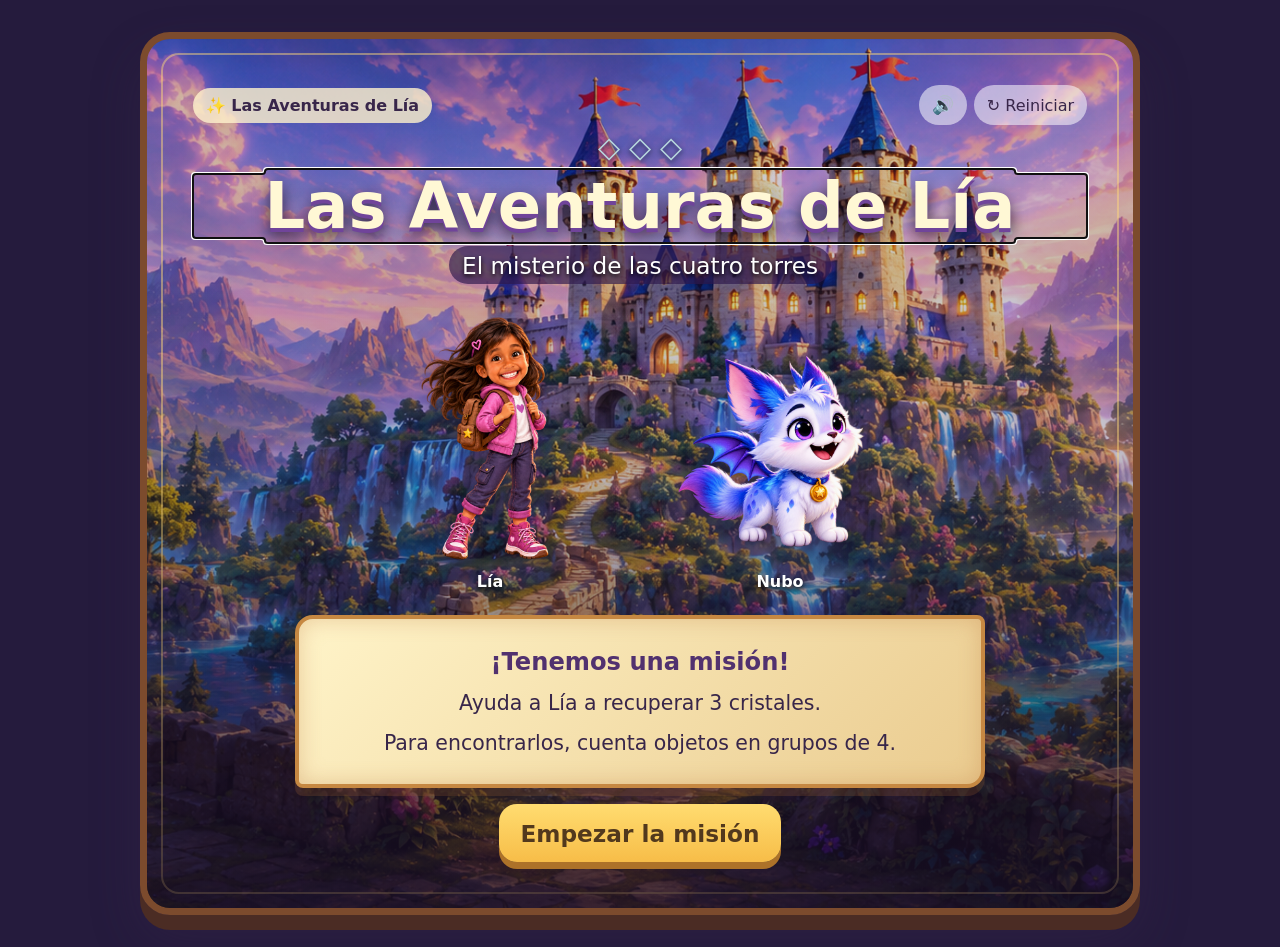
==== index.html @ bf03a04e "Estado restaurado del juego" ====
<!doctype html>
<html lang="es">
<head>
  <meta charset="utf-8">
  <meta name="viewport" content="width=device-width, initial-scale=1, viewport-fit=cover">
  <meta name="theme-color" content="#663c88">
  <title>Las Aventuras de Lía</title>
  <link rel="stylesheet" href="css/game.css">
</head>
<body>
  <main id="juego" class="juego"></main>
  <noscript>Necesitas activar JavaScript para jugar.</noscript>
  <script defer src="js/progreso.js"></script>
  <script defer src="js/sonidos.js"></script>
  <script defer src="js/escenas.js"></script>
  <script defer src="js/game.js"></script>
</body>
</html>
---- css/game.css ----
:root {
  --tinta: #38264a;
  --morado: #70449a;
  --morado-oscuro: #51316f;
  --oro: #f7bd48;
  --crema: #fff3ce;
  --verde: #79b85a;
  --rosa: #ee7891;
  font-family: "Trebuchet MS", Verdana, system-ui, sans-serif;
  color: var(--tinta);
}

* { box-sizing: border-box; }

body {
  margin: 0;
  min-height: 100vh;
  min-height: 100dvh;
  background: #251b3d;
  overflow-x: hidden;
}

button { font: inherit; }

.juego {
  min-height: 100vh;
  min-height: 100dvh;
  display: grid;
  place-items: center;
  padding: clamp(12px, 3vw, 32px);
}

.escena {
  position: relative;
  isolation: isolate;
  width: min(100%, 1000px);
  min-height: min(720px, calc(100dvh - 24px));
  padding: clamp(18px, 4vw, 46px);
  border: 7px solid #7c4b2d;
  border-radius: 30px;
  background-image: linear-gradient(#26184735, #25163555), url("../assets/reino-cuadrado/castillo-panoramico.png");
  background-size: cover;
  background-position: center;
  box-shadow: 0 15px 0 #4b2c24, 0 25px 50px #38264a55;
  overflow: hidden;
  text-align: center;
  animation: entrar-escena .55s cubic-bezier(.2,.8,.2,1) both;
}

.escena::before {
  content: "";
  position: absolute;
  inset: 14px;
  border: 2px solid #ffd97877;
  border-radius: 18px;
  pointer-events: none;
  z-index: -1;
}

.titulo {
  margin: 0 auto .35rem;
  color: #fff8d5;
  font-size: clamp(2rem, 6vw, 4rem);
  line-height: 1;
  text-shadow: 0 4px 0 var(--morado), 0 7px 16px #12071acc;
}

.subtitulo { width: fit-content; margin: .5rem auto 1.2rem; padding: .35rem .8rem; border-radius: 99px; color: #fff; background: #2d194daa; font-size: clamp(1.05rem, 2.7vw, 1.45rem); text-shadow: 0 2px 4px #000; }

.pergamino {
  width: min(92%, 690px);
  margin: 1rem auto;
  padding: clamp(16px, 3vw, 26px);
  border: 4px solid #c68842;
  border-radius: 18px 8px 18px 8px;
  background: linear-gradient(135deg, #fff4c9, #eacb8f);
  box-shadow: inset 0 0 22px #bc773e55, 0 8px 0 #8d562e44;
  font-size: clamp(1rem, 2.5vw, 1.28rem);
}

.boton, .opcion, .torre {
  min-width: 118px;
  min-height: 58px;
  padding: .8rem 1.35rem;
  border: 0;
  border-radius: 18px;
  color: white;
  background: linear-gradient(#9563bb, var(--morado));
  box-shadow: 0 7px 0 var(--morado-oscuro), 0 10px 16px #38264a44;
  cursor: pointer;
  font-weight: 800;
  font-size: clamp(1.1rem, 3vw, 1.45rem);
  touch-action: manipulation;
  transition: transform .12s, filter .12s;
}

.boton:hover, .opcion:hover, .torre:hover { filter: brightness(1.12); transform: translateY(-2px); }
.boton:active, .opcion:active, .torre:active { transform: translateY(4px); box-shadow: 0 3px 0 var(--morado-oscuro); }
.boton:focus-visible, .opcion:focus-visible, .torre:focus-visible, .control:focus-visible { outline: 5px solid #fff; outline-offset: 4px; }
.boton:disabled, .opcion:disabled { cursor: default; filter: saturate(.65); opacity: .72; }
.boton--oro { color: #52391d; background: linear-gradient(#ffdc70, var(--oro)); box-shadow: 0 7px 0 #ad7229; }

.personajes { display: flex; justify-content: center; align-items: end; gap: clamp(15px, 6vw, 70px); margin: 1.5rem 0; }
.personaje { display: grid; gap: .2rem; color: white; font-weight: 800; text-shadow: 0 2px 5px #000; }
.figura { display: block; font-size: clamp(5rem, 15vw, 9rem); filter: drop-shadow(0 9px 3px #38264a35); animation: flotar 2.4s ease-in-out infinite; }
.personaje:nth-child(2) .figura { animation-delay: -.8s; }
.personaje--lia { margin-bottom: -8px; }
.lia { width: clamp(125px, 22vw, 210px); height: clamp(155px, 27vw, 260px); object-fit: contain; filter: drop-shadow(0 12px 7px #38264a55); animation: lia-respira 3.1s ease-in-out infinite; transform-origin: center bottom; }
.personaje--nubo { margin-bottom: -8px; }
.nubo { width: clamp(130px, 24vw, 230px); height: clamp(130px, 24vw, 230px); object-fit: contain; filter: drop-shadow(0 12px 7px #38264a55); animation: nubo-vuela 2.5s ease-in-out infinite; }
.nubo--ayuda { display: block; width: clamp(135px, 28vw, 220px); height: clamp(135px, 28vw, 220px); margin: -1rem auto -2rem; animation: nubo-ayuda 1.1s cubic-bezier(.2,.8,.2,1) both, nubo-vuela 2.5s 1.1s ease-in-out infinite; }

.pergamino--mapa { position: relative; z-index: 2; width: min(82%, 510px); margin-top: .4rem; }
.mapa-ruta { position: relative; width: min(92%, 700px); height: clamp(260px, 42vh, 390px); margin: -2.3rem auto -1rem; }
.mapa-ruta::after { content: ""; position: absolute; left: 22%; bottom: 4%; width: 54%; height: 55%; border: 8px dotted #ffe577; border-left-color: transparent; border-bottom-color: transparent; border-radius: 50%; transform: rotate(-18deg); filter: drop-shadow(0 2px 2px #542d29); }
.ruta-punto { position: absolute; z-index: 2; width: 18px; height: 18px; border: 3px solid white; border-radius: 50%; background: #f7bd48; box-shadow: 0 0 18px #fff; }
.ruta-punto--1 { left: 24%; bottom: 15%; }
.ruta-punto--2 { left: 48%; bottom: 30%; }
.ruta-punto--3 { left: 68%; bottom: 52%; }
.torre { min-height: 125px; min-width: 0; font-size: clamp(2.5rem, 7vw, 4rem); background: #c99b78; box-shadow: 0 7px 0 #76513d; }
.torre--activa { position: absolute; right: 10%; top: 18%; z-index: 3; display: grid; place-items: center; min-width: 150px; min-height: 145px; border: 5px solid #ffd45e; border-radius: 50%; background: radial-gradient(circle, #fffbc7, #6f43a8cc 58%, #2d174ddd); box-shadow: 0 0 12px #fff, 0 0 34px #fce562, 0 8px 0 #432665; animation: torre-activa 1.7s ease-in-out infinite; }
.torre--activa small { display: block; color: white; font-size: .9rem; text-shadow: 0 2px 3px #000; }
.portal { line-height: .7; color: #fff7a2; text-shadow: 0 0 20px white; }
.cristales { display: flex; position: relative; z-index: 2; justify-content: center; gap: 16px; color: #83f4ff; font-size: clamp(2rem, 5vw, 3rem); text-shadow: 0 0 10px #42cfff, 0 0 24px #fff; }
.placa-mundo { position: relative; z-index: 3; width: fit-content; margin: 0 auto; padding: .55rem 1.4rem; border: 4px solid #a56935; border-radius: 10px; background: #f2d391; box-shadow: 0 5px 0 #684022; font-size: 1.35rem; font-weight: 900; }
.placa-mundo small { display: block; }

.grupos { display: flex; justify-content: center; flex-wrap: wrap; gap: clamp(20px, 6vw, 60px); margin: clamp(20px, 5vh, 45px) auto; }
.grupos--cuatro { gap: clamp(8px, 2vw, 18px); }
.grupos--cuatro .grupo { grid-template-columns: repeat(2, 1fr); padding: clamp(9px, 1.5vw, 15px); }
.grupos--cuatro .elemento { font-size: clamp(2rem, 5vw, 3.5rem); }
.grupo { display: grid; grid-template-columns: repeat(2, 1fr); gap: 8px; padding: 15px; border: 5px solid #d89b47; border-radius: 45% 45% 20px 20px; background: linear-gradient(#356b38dd, #174a2edd); box-shadow: inset 0 0 18px #9ef56a66, 0 8px 16px #17112677; }
.elemento { font-size: clamp(2.4rem, 7vw, 4.1rem); filter: drop-shadow(0 4px 1px #5f3b6944); }
.opciones { display: flex; flex-wrap: wrap; justify-content: center; gap: 18px; margin: 1.5rem 0; }
.opcion { min-width: 105px; font-size: clamp(1.5rem, 5vw, 2.1rem); }

.mensaje { min-height: 2.8em; margin: 1rem auto; font-weight: 800; font-size: clamp(1.1rem, 3vw, 1.45rem); }
.mensaje { width: fit-content; max-width: 92%; padding: .6rem 1rem; border-radius: 18px; background: #fff0bded; box-shadow: 0 5px 0 #8d562e88; }
.mensaje--bien { color: #285d2b; }
.brilla .elemento { animation: brillar .7s ease-in-out alternate infinite; }

.puerta {
  width: min(62vw, 310px);
  margin: 1rem auto;
  padding: 38px 15px 28px;
  border: 13px solid #44354d;
  border-radius: 150px 150px 10px 10px;
  background: repeating-linear-gradient(0deg, #594c61 0 40px, #34283c 42px 46px);
  box-shadow: inset 0 0 35px #160d20aa, 0 10px 0 #241a2b, 0 0 40px #c33eff77;
  transform-origin: left bottom;
  transition: transform .8s cubic-bezier(.2,.8,.2,1), filter .5s;
}
.cristal-puerta { display: block; margin: -27px auto 5px; color: #ee8cff; font-size: 3.5rem; line-height: 1; text-shadow: 0 0 8px #fff, 0 0 25px #db32ff; animation: cristal-pulso 1.3s ease-in-out infinite; }
.puerta--abierta { transform: perspective(600px) rotateY(62deg) translateY(-8px); filter: drop-shadow(0 0 25px #ffe782); }
.operacion { padding: .5rem; border-radius: 12px; background: #fff0bd; font-size: clamp(2rem, 7vw, 3.8rem); font-weight: 900; }

.ayuda { background-image: linear-gradient(#21163877, #331d4e99), url("../assets/reino-cuadrado/castillo-panoramico.png"); background-position: center; }
.nubo-ayuda { font-size: clamp(4.5rem, 12vw, 7rem); }
.filas { display: grid; gap: 8px; width: fit-content; margin: 1rem auto; padding: 16px 26px; border: 4px solid #c58c43; border-radius: 18px; background: #fff7d6e8; }
.fila { display: flex; gap: .45rem; }
.fila i { color: #3bd5ff; font-style: normal; font-size: clamp(1.8rem, 6vw, 3rem); text-shadow: 0 0 7px #fff, 0 0 15px #167eff; animation: cristal-aparece .5s both; }
.fila:nth-child(2) i { animation-delay: .35s; }
.fila:nth-child(3) i { animation-delay: .7s; }
.explicacion { display: grid; gap: .35rem; margin: 1rem; font-size: clamp(1.4rem, 4vw, 2.2rem); font-weight: 900; }

.barra { position: relative; z-index: 3; display: flex; justify-content: space-between; align-items: center; gap: 12px; margin-bottom: 1rem; }
.insignia { padding: .5rem .8rem; border-radius: 99px; background: #fff3cecc; font-weight: 800; }
.controles { display: flex; gap: 7px; }
.reiniciar, .sonido { border: 0; background: #fff8; border-radius: 99px; min-height: 40px; padding: .5rem .8rem; color: var(--tinta); cursor: pointer; }
.sonido { min-width: 43px; font-size: 1.1rem; }

/* Progresión pedagógica v2 */
.progreso-cristales { position: relative; z-index: 4; display: flex; justify-content: center; gap: .55rem; min-height: 32px; margin: -.7rem auto .65rem; color: #b9d9df; font-size: 1.8rem; text-shadow: 0 2px 5px #14223c; }
.progreso-cristales .conseguido { color: #79f3ff; text-shadow: 0 0 7px white, 0 0 18px #42cfff; animation: cristal-pulso 1.7s ease-in-out infinite; }
.titulo--reto { font-size: clamp(1.8rem, 5vw, 3.3rem); }
.operacion-guia { display: flex; justify-content: center; align-items: center; gap: .75rem; width: fit-content; margin: .45rem auto; padding: .45rem .8rem; border: 3px solid #ffe078; border-radius: 16px; color: white; background: #3b225fcc; box-shadow: 0 0 18px #7d48a9; }
.operacion-guia strong { font-size: clamp(1rem, 2.8vw, 1.3rem); }
.operacion-guia span { padding: .2rem .55rem; border-radius: 10px; color: #4a2d15; background: #ffe478; font-size: clamp(1.3rem, 4vw, 1.8rem); font-weight: 900; }
.grupos--aprendizaje { gap: clamp(7px, 1.3vw, 14px); max-width: 860px; margin: clamp(12px, 2.5vh, 24px) auto; }
.grupos--aprendizaje .grupo { position: relative; display: grid; grid-template-columns: 1fr; min-width: 68px; padding: 14px 10px 10px; border-radius: 18px; }
.numero-grupo { position: absolute; top: -12px; left: 50%; display: grid; place-items: center; width: 25px; height: 25px; border-radius: 50%; color: #51316f; background: #fff3ce; font-weight: 900; transform: translateX(-50%); }
.elementos { max-width: 105px; font-size: clamp(1.35rem, 3.3vw, 2.2rem); letter-spacing: .02em; line-height: 1.2; overflow-wrap: anywhere; }
.nivel-ayuda-1 .grupo, .nivel-ayuda-2 .grupo { animation: grupo-guia .55s calc(var(--orden) * .28s) ease-in-out both; }
.conteo-guiado { display: flex; flex-wrap: wrap; justify-content: center; align-items: center; gap: .35rem; width: fit-content; max-width: 94%; margin: -.25rem auto .65rem; padding: .45rem .7rem; border-radius: 14px; color: #392158; background: #fff4cfe8; font-size: clamp(1rem, 3vw, 1.35rem); font-weight: 900; }
.conteo-guiado span { min-width: 2rem; padding: .2rem .4rem; border-radius: 9px; background: #ffe177; }
.conteo-guiado i { font-style: normal; }
.suma-repetida { width: fit-content; max-width: 95%; margin: .45rem auto; padding: .4rem .7rem; border: 3px solid #ffd56a; border-radius: 13px; color: #fff; background: #3c235fdd; font-size: clamp(1rem, 3.2vw, 1.5rem); font-weight: 900; }
.boton--pista { min-height: 48px; margin-top: -.35rem; padding: .55rem 1rem; font-size: 1rem; background: linear-gradient(#558ab7, #386486); box-shadow: 0 5px 0 #27465e; }
.boton--secundario { margin: .4rem; color: #3b2850; background: #f5e7c9; box-shadow: 0 6px 0 #9b7d61; }
.continuar-reto { margin-top: .35rem; }
.final-cristales { color: #7bf8ff; font-size: clamp(3rem, 8vw, 5.5rem); letter-spacing: .25em; text-shadow: 0 0 8px white, 0 0 28px #4adfff; }
.nubo--final { display: block; width: clamp(100px, 18vw, 155px); height: auto; margin: -1.2rem auto -2rem; }
.resumen { display: flex; flex-wrap: wrap; justify-content: center; gap: 10px; margin: 1rem auto; }
.resumen div { min-width: 145px; padding: .65rem; border: 3px solid #ffd56a; border-radius: 15px; background: #fff4cfe8; }
.resumen dt { font-weight: 800; }
.resumen dd { margin: .15rem 0 0; color: #663c88; font-size: 1.8rem; font-weight: 900; }
.dialogo-capa { position: absolute; inset: 0; z-index: 60; display: grid; place-items: center; padding: 1rem; background: #160d20cc; }
.dialogo { width: min(92%, 520px); padding: clamp(20px, 5vw, 38px); border: 5px solid #ffd56a; border-radius: 22px; background: #fff3ce; box-shadow: 0 15px 45px #0008; }
.dialogo h2 { margin-top: 0; }
@keyframes grupo-guia { 0% { transform: scale(.94); } 55% { border-color: #fff; box-shadow: 0 0 24px #ffe96c; } 100% { transform: scale(1); } }

.particulas { position: absolute; inset: 0; overflow: hidden; pointer-events: none; z-index: -1; }
.particulas i { position: absolute; width: 8px; height: 8px; border-radius: 50%; background: #fff6a5; box-shadow: 0 0 12px #fff36a; animation: particula 7s linear infinite; opacity: 0; }
.particulas i:nth-child(1) { left: 12%; animation-delay: -1s; }
.particulas i:nth-child(2) { left: 34%; animation-delay: -5s; animation-duration: 9s; }
.particulas i:nth-child(3) { left: 57%; animation-delay: -3s; }
.particulas i:nth-child(4) { left: 76%; animation-delay: -7s; animation-duration: 10s; }
.particulas i:nth-child(5) { left: 91%; animation-delay: -4s; animation-duration: 8s; }

@keyframes flotar { 50% { transform: translateY(-9px) rotate(2deg); } }
@keyframes brillar { to { transform: scale(1.15); filter: drop-shadow(0 0 12px #fff) drop-shadow(0 0 18px #ffd44d); } }
@keyframes entrar-escena { from { opacity: 0; transform: scale(.96) translateY(14px); } }
@keyframes nubo-vuela { 50% { transform: translateY(-12px) rotate(2deg) scale(1.02); } }
@keyframes lia-respira { 50% { transform: translateY(-5px) rotate(-1deg) scale(1.015); } }
@keyframes nubo-ayuda { from { opacity: 0; transform: translateY(35px) scale(.65) rotate(-8deg); } 70% { transform: translateY(-8px) scale(1.05) rotate(2deg); } }
@keyframes torre-activa { 50% { transform: translateY(-6px); filter: brightness(1.14) drop-shadow(0 0 13px #fff4a2); } }
@keyframes particula { 0% { transform: translateY(760px) scale(.4); opacity: 0; } 15%, 75% { opacity: .75; } 100% { transform: translateY(-30px) scale(1.2); opacity: 0; } }
@keyframes cristal-pulso { 50% { transform: scale(1.12); filter: brightness(1.35); } }
@keyframes cristal-aparece { from { opacity: 0; transform: scale(.2) rotate(-30deg); } to { opacity: 1; transform: scale(1); } }

.escena--inicio { background-position: center 40%; }
.escena--inicio::after, .escena--jardin::after, .escena--puerta::after { content: ""; position: absolute; inset: 45% 0 0; z-index: -1; background: linear-gradient(transparent, #190f26aa); pointer-events: none; }
.escena--mapa { background-position: center; }
.escena--jardin { background-position: 35% center; }
.escena--puerta { background-position: 62% center; }
.escena--pajaritos { background-position: center 35%; }

.continuar-puerta { margin-top: .4rem; animation: entrar-escena .45s both; }
.pergamino--reto { margin-top: .4rem; }
.torres-pajaros { display: flex; justify-content: center; align-items: end; gap: clamp(6px, 2vw, 22px); margin: 1rem auto; }
.torre-pajaros { display: grid; justify-items: center; filter: drop-shadow(0 7px 5px #17112699); }
.torre-pajaros span { display: block; padding: .15rem .3rem; border-radius: 10px; background: #fff4c9dd; font-size: clamp(.75rem, 2.2vw, 1.25rem); letter-spacing: -.15em; }
.torre-pajaros b { display: block; margin-top: -.15rem; font-size: clamp(3rem, 8vw, 5.2rem); }
.torres-pajaros--felices .torre-pajaros { animation: torre-celebra .65s ease-in-out alternate 3; }
.torres-pajaros--felices .torre-pajaros:nth-child(2) { animation-delay: .12s; }
.torres-pajaros--felices .torre-pajaros:nth-child(3) { animation-delay: .24s; }
.torres-pajaros--felices .torre-pajaros:nth-child(4) { animation-delay: .36s; }
.fin-capitulo { width: fit-content; max-width: 92%; margin: 1rem auto 0; padding: .8rem 1.2rem; border: 3px solid #7ad9ff; border-radius: 16px; color: white; background: #36205cdd; box-shadow: 0 0 22px #4bdcff88; font-size: 1.1rem; animation: entrar-escena .5s both; }
@keyframes torre-celebra { to { transform: translateY(-12px) rotate(3deg); filter: drop-shadow(0 0 12px #fff472); } }

/* Momento de logro: la operación se convierte en un poder dentro del mundo. */
.celebracion-operacion {
  position: absolute;
  inset: 0;
  z-index: 30;
  display: grid;
  place-content: center;
  justify-items: center;
  gap: .55rem;
  padding: 1.5rem;
  overflow: hidden;
  pointer-events: none;
  background: radial-gradient(circle at center, #7137bccc 0, #26103bb8 38%, #100919e8 100%);
  animation: logro-entra .42s cubic-bezier(.16,.9,.25,1.3) both;
}

.celebracion-operacion--sale { animation: logro-sale .5s ease-in both; }

.rayos-logro {
  position: absolute;
  width: min(78vw, 620px);
  aspect-ratio: 1;
  border-radius: 50%;
  opacity: .68;
  background: repeating-conic-gradient(from 0deg, #fff7a9 0 7deg, transparent 7deg 17deg);
  -webkit-mask-image: radial-gradient(circle, transparent 0 17%, #000 31% 61%, transparent 76%);
  mask-image: radial-gradient(circle, transparent 0 17%, #000 31% 61%, transparent 76%);
  animation: rayos-giran 7s linear infinite, rayos-respiran 1s ease-in-out infinite alternate;
}

.ecuacion-impacto {
  position: relative;
  z-index: 3;
  padding: .45rem clamp(1rem, 4vw, 2rem);
  border: clamp(3px, .6vw, 6px) solid #fff1a0;
  border-radius: 22px;
  color: white;
  background: linear-gradient(180deg, #a455e8, #5a238c);
  box-shadow: 0 7px 0 #351451, 0 0 16px white, 0 0 42px #f17dff;
  font-family: "Trebuchet MS", Georgia, sans-serif;
  font-size: clamp(2.2rem, 8vw, 5rem);
  font-weight: 1000;
  letter-spacing: .02em;
  line-height: 1.05;
  text-shadow: 0 4px 0 #361353, 0 0 12px #fff;
  animation: ecuacion-golpea .75s cubic-bezier(.15,.9,.25,1.25) both;
}

.texto-logro {
  position: relative;
  z-index: 3;
  padding: .45rem 1rem;
  border-radius: 99px;
  color: #4a2618;
  background: linear-gradient(#fff9ce, #f7c951);
  box-shadow: 0 5px 0 #a66c26, 0 0 18px #fff3a8;
  font-size: clamp(1.1rem, 3.4vw, 1.65rem);
  font-weight: 900;
  animation: texto-logro-entra .45s .4s both;
}

.cristal-magico {
  position: relative;
  z-index: 4;
  width: clamp(110px, 22vw, 180px);
  height: clamp(120px, 24vw, 195px);
  margin-bottom: -.2rem;
  animation: cristal-llega 1.05s cubic-bezier(.17,.84,.27,1.35) both, cristal-flota 1.15s 1.05s ease-in-out infinite alternate;
}

.cristal-magico .gema {
  position: absolute;
  inset: 0;
  display: grid;
  place-items: center;
  color: #7bf8ff;
  font-size: clamp(7rem, 21vw, 12rem);
  line-height: 1;
  transform: scaleX(.68);
  text-shadow: 0 0 4px white, 0 0 14px #70f5ff, 0 0 32px #41a9ff, 0 0 60px #bd62ff;
  filter: drop-shadow(0 10px 5px #140d3f88);
}

.cristal-magico::before {
  content: "";
  position: absolute;
  inset: 13% 27%;
  z-index: 2;
  transform: rotate(-10deg);
  border-radius: 50%;
  background: linear-gradient(115deg, transparent 12%, #fff 36%, transparent 51%);
  opacity: .85;
}

.cristal-magico i {
  position: absolute;
  left: 50%;
  top: 48%;
  width: 9px;
  height: 9px;
  border-radius: 50%;
  background: white;
  box-shadow: 0 0 9px #fff, 0 0 16px #56e9ff;
  animation: chispa-cristal 1.1s ease-out infinite;
}
.cristal-magico i:nth-of-type(1) { --x: -92px; --y: -48px; animation-delay: -.15s; }
.cristal-magico i:nth-of-type(2) { --x: 88px; --y: -55px; animation-delay: -.55s; }
.cristal-magico i:nth-of-type(3) { --x: -78px; --y: 54px; animation-delay: -.8s; }
.cristal-magico i:nth-of-type(4) { --x: 85px; --y: 48px; animation-delay: -.35s; }
.cristal-magico i:nth-of-type(5) { --x: 0px; --y: -98px; animation-delay: -.68s; }
.cristal-magico i:nth-of-type(6) { --x: 8px; --y: 91px; animation-delay: -.95s; }

.celebracion-operacion--cristal .ecuacion-impacto { font-size: clamp(2rem, 6.4vw, 4rem); }

@keyframes logro-entra { from { opacity: 0; transform: scale(1.15); } }
@keyframes logro-sale { to { opacity: 0; transform: scale(1.08); } }
@keyframes rayos-giran { to { transform: rotate(1turn); } }
@keyframes rayos-respiran { to { opacity: .95; scale: 1.08; } }
@keyframes ecuacion-golpea {
  0% { opacity: 0; transform: scale(3) rotate(-5deg); filter: blur(8px); }
  55% { opacity: 1; transform: scale(.88) rotate(2deg); filter: blur(0); }
  72% { transform: scale(1.08) rotate(-1deg); }
  100% { transform: scale(1); }
}
@keyframes texto-logro-entra { from { opacity: 0; transform: translateY(25px) scale(.8); } }
@keyframes cristal-llega {
  0% { opacity: 0; transform: translateY(55vh) scale(.15) rotate(-210deg); }
  62% { opacity: 1; transform: translateY(-22px) scale(1.18) rotate(12deg); }
  80% { transform: translateY(7px) scale(.94) rotate(-5deg); }
  100% { transform: translateY(0) scale(1) rotate(0); }
}
@keyframes cristal-flota { to { transform: translateY(-12px) rotate(3deg) scale(1.04); } }
@keyframes chispa-cristal {
  0% { opacity: 1; transform: translate(-50%, -50%) scale(.3); }
  80%, 100% { opacity: 0; transform: translate(calc(-50% + var(--x)), calc(-50% + var(--y))) scale(1.7); }
}

@media (max-width: 560px) {
  .juego { padding: 0; }
  .escena { min-height: 100dvh; border-width: 0; border-radius: 0; padding: 18px 14px 28px; }
  .personajes { margin: .7rem 0; }
  .nubo { width: 135px; height: 135px; }
  .lia { width: 125px; height: 165px; }
  .reiniciar { font-size: 0; padding: .5rem; min-width: 40px; }
  .reiniciar::first-letter { font-size: 1rem; }
  .mapa { gap: 14px; }
  .mapa-ruta { height: 300px; margin-top: -1rem; }
  .torre--activa { right: 2%; min-width: 125px; min-height: 125px; }
  .torre { min-height: 105px; }
  .grupos { gap: 15px; margin: 18px auto; }
  .grupos--aprendizaje { gap: 9px; }
  .grupos--aprendizaje .grupo { min-width: 58px; padding: 13px 7px 7px; border-width: 3px; }
  .elementos { max-width: 82px; }
  .pergamino--reto { padding: 12px; }
  .operacion-guia { margin: .25rem auto; }
  .barra .insignia { font-size: .82rem; }
  .reiniciar span { position: absolute; width: 1px; height: 1px; overflow: hidden; clip: rect(0 0 0 0); }
}

@media (prefers-reduced-motion: reduce) {
  *, *::before, *::after { animation-duration: .01ms !important; transition-duration: .01ms !important; }
}

/* Interfaz pedagógica: secuencia observar → responder → reforzar. */
.pergamino span { display: block; margin-top: .35rem; }
.pergamino--inicio { display: grid; gap: .25rem; line-height: 1.45; }
.pergamino--inicio strong { color: var(--morado-oscuro); font-size: 1.18em; }
.pergamino--mapa { padding-block: 15px; }
.placa-mundo { font-size: 1.15rem; }
.titulo--reto { font-size: clamp(1.8rem, 5vw, 3.3rem); }
.paso { display: flex; justify-content: center; align-items: center; gap: .55rem; width: fit-content; margin: .7rem auto .35rem; color: white; font-size: clamp(.95rem, 2.4vw, 1.15rem); font-weight: 900; text-shadow: 0 2px 4px #000; }
.paso span { padding: .25rem .55rem; border-radius: 99px; color: #45275e; background: #ffe177; font-size: .78em; letter-spacing: .04em; text-shadow: none; }
.grupos--aprendizaje { margin: clamp(14px, 2.5vh, 25px) auto 12px; }
.mensaje { min-height: 2.8em; margin: .65rem auto; font-size: clamp(1rem, 2.6vw, 1.25rem); }
.zona-respuesta { width: min(96%, 720px); margin: .7rem auto 0; padding: .25rem clamp(.55rem, 2vw, 1rem) .8rem; border: 3px solid #ffe078; border-radius: 22px; background: #241440c9; box-shadow: 0 9px 22px #12081f66; }
.zona-respuesta .paso { margin-top: -.85rem; padding-inline: .7rem; background: #3a205dcc; border-radius: 99px; }
.pregunta { display: grid; grid-template-columns: auto 1fr; align-items: center; justify-content: center; column-gap: .55rem; width: fit-content; margin: .35rem auto .2rem; color: #fff9d5; font-size: clamp(1.2rem, 3.4vw, 1.65rem); line-height: 1.2; }
.pregunta > span { grid-row: 1 / 3; font-size: 1.45em; }
.pregunta small { display: block; margin-top: .25rem; color: #ffe177; font-size: .65em; font-weight: 800; }
.zona-respuesta .opciones { margin: .85rem 0 .35rem; }
.zona-ayuda { display: flex; flex-wrap: wrap; align-items: center; justify-content: center; gap: .5rem 1rem; }
.zona-ayuda .mensaje { margin-inline: 0; }
.zona-ayuda .boton--pista { margin: 0; }

.celebracion-operacion { pointer-events: auto; }
.instruccion-refuerzo { position: relative; z-index: 3; display: grid; gap: .25rem; max-width: 580px; padding: .65rem 1.2rem; border-radius: 18px; color: #392158; background: #fff4cfee; box-shadow: 0 5px 0 #b87c35; font-size: clamp(1rem, 3vw, 1.4rem); }
.instruccion-refuerzo strong { font-size: 1.15em; }
.ecuacion-impacto.ecuacion-arrastre { display: flex; align-items: center; gap: .35em; padding: .55rem .75rem .65rem 1.25rem; }
.cajon-resultado { display: grid; place-items: center; width: 1.35em; height: 1.2em; border: .09em dashed #ffe978; border-radius: .2em; color: #ffe978; background: #2b1248cc; box-shadow: inset 0 0 14px #160724, 0 0 12px #fff5a4; }
.cajon-resultado--lleno { border-style: solid; color: #3b2157; background: #ffe978; animation: cajon-acierto .7s cubic-bezier(.2,.9,.25,1.3) both; }
.numero-arrastrable { position: relative; z-index: 8; display: grid; place-items: center; width: clamp(88px, 18vw, 132px); height: clamp(82px, 16vw, 118px); border: 5px solid #fff4a7; border-radius: 28px; color: #43205f; background: linear-gradient(#fff7ac, #f7bd48); box-shadow: 0 9px 0 #a76626, 0 0 22px #fff; font: 1000 clamp(2.8rem, 9vw, 5.3rem)/1 "Trebuchet MS", sans-serif; cursor: grab; touch-action: none; user-select: none; animation: numero-salta 1s ease-in-out infinite; }
.numero-arrastrable::after { content: "ARRÁSTRAME"; position: absolute; bottom: 7px; font-size: clamp(.48rem, 1.5vw, .68rem); letter-spacing: .06em; }
.numero-arrastrable--moviendo { cursor: grabbing; animation: none; filter: brightness(1.08); }
.confirmacion-refuerzo { position: relative; z-index: 4; display: grid; justify-items: center; gap: .35rem; min-height: 1.2rem; color: white; font-size: clamp(1rem, 3vw, 1.4rem); text-shadow: 0 2px 4px #000; }
.confirmacion-refuerzo strong { padding: .35rem .8rem; border-radius: 12px; color: #3c2259; background: #fff4cfee; font-size: 1.25em; text-shadow: none; }
.cristal-mini { color: #7bf8ff; font-size: 3.2rem; line-height: .9; text-shadow: 0 0 8px white, 0 0 22px #42cfff; animation: cristal-pulso 1.2s ease-in-out infinite; }
.cerrar-refuerzo { min-height: 50px; margin-top: .25rem; padding-block: .55rem; font-size: 1.05rem; }
.celebracion-operacion--completa .instruccion-refuerzo, .celebracion-operacion--completa .numero-arrastrable { display: none; }
@keyframes numero-salta { 0%, 100% { transform: translateY(0) rotate(-2deg); } 50% { transform: translateY(-14px) rotate(2deg); } }
@keyframes cajon-acierto { 0% { transform: scale(.55); } 55% { transform: scale(1.2) rotate(4deg); } 100% { transform: scale(1); } }

@media (max-width: 560px) {
  .paso { margin-top: .5rem; }
  .zona-respuesta { width: 100%; margin-top: .75rem; padding-inline: .4rem; }
  .pregunta { text-align: left; }
  .zona-respuesta .opciones { gap: 10px; }
  .zona-respuesta .opcion { min-width: 86px; min-height: 55px; }
  .zona-ayuda { display: grid; justify-items: center; }
  .zona-ayuda .mensaje { margin-inline: auto; }
  .celebracion-operacion { padding: 1rem; gap: .75rem; }
  .ecuacion-impacto.ecuacion-arrastre { font-size: clamp(2.15rem, 11vw, 3.2rem); }
  .instruccion-refuerzo { width: min(94vw, 430px); }
}
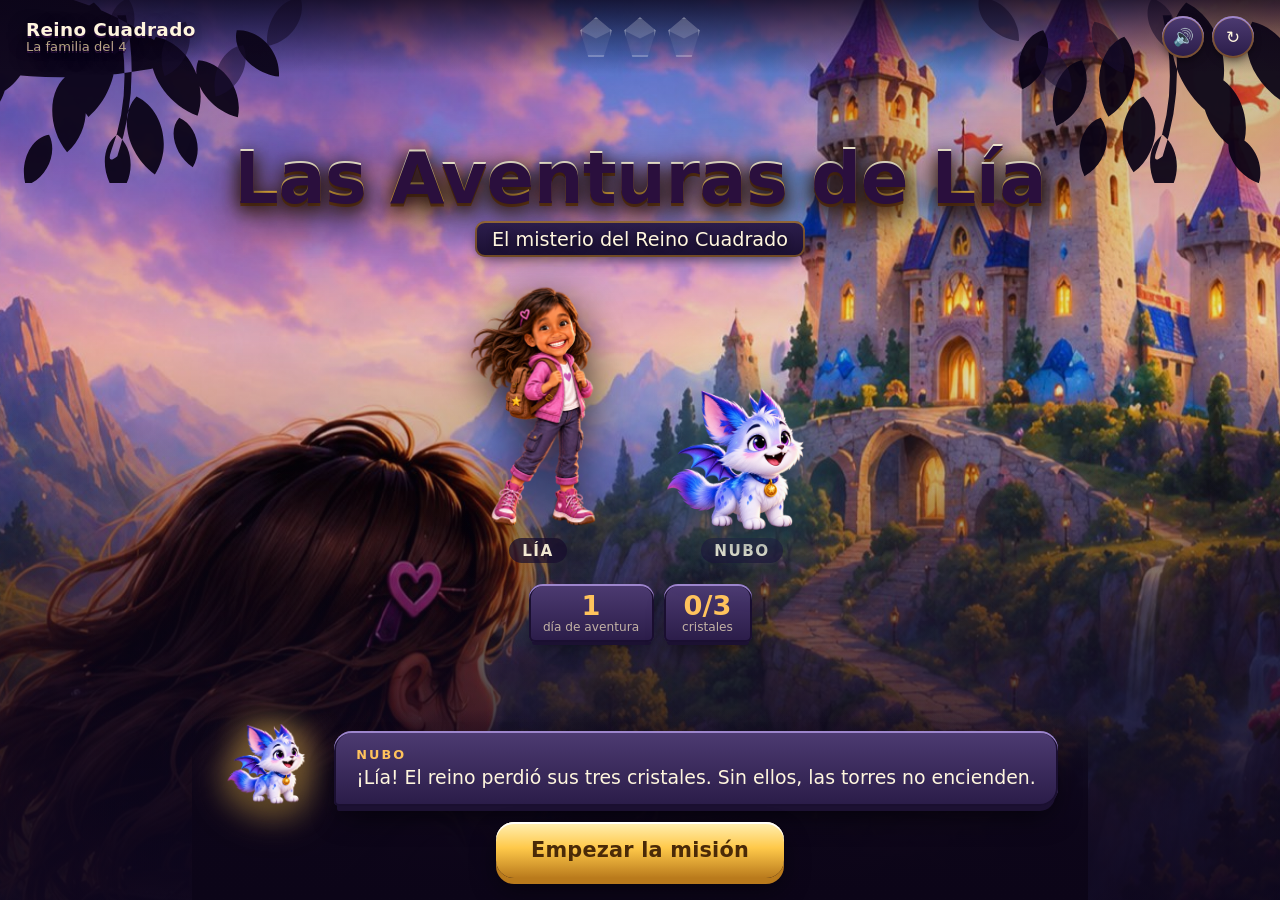
==== commit f27fea56: "Actualiza el juego a la aventura v4 del Reino Cuadrado. Separa el contenido de 19 escenas, añade fon" ====
--- a/index.html
+++ b/index.html
@@ -3,13 +3,17 @@
 <head>
   <meta charset="utf-8">
   <meta name="viewport" content="width=device-width, initial-scale=1, viewport-fit=cover">
-  <meta name="theme-color" content="#663c88">
+  <meta name="theme-color" content="#150c26">
+  <meta name="description" content="Aventura para practicar la tabla del 4 en el Reino Cuadrado.">
   <title>Las Aventuras de Lía</title>
+  <link rel="preload" as="image" href="assets/reino-cuadrado/fondos-web/fondo_01_introduccion.jpg">
+  <link rel="preload" as="image" href="assets/personajes/web/nubo.png">
   <link rel="stylesheet" href="css/game.css">
 </head>
 <body>
   <main id="juego" class="juego"></main>
   <noscript>Necesitas activar JavaScript para jugar.</noscript>
+  <script defer src="js/contenido.js"></script>
   <script defer src="js/progreso.js"></script>
   <script defer src="js/sonidos.js"></script>
   <script defer src="js/escenas.js"></script>
--- a/css/game.css
+++ b/css/game.css
@@ -1,453 +1,1372 @@
+/* =========================================================================
+   Las Aventuras de Lía — hoja de estilo del Reino Cuadrado
+   Cada escena ocupa la pantalla completa: fondo vivo, HUD arriba, tablero al
+   centro y la voz de Nubo abajo. El color de acento lo pone cada escena
+   mediante la variable --acento.
+   ========================================================================= */
+
 :root {
-  --tinta: #38264a;
-  --morado: #70449a;
-  --morado-oscuro: #51316f;
-  --oro: #f7bd48;
-  --crema: #fff3ce;
-  --verde: #79b85a;
-  --rosa: #ee7891;
-  font-family: "Trebuchet MS", Verdana, system-ui, sans-serif;
-  color: var(--tinta);
+  --noche:      #150c26;
+  --noche-2:    #241543;
+  --tinta:      #2b1a44;
+  --crema:      #fff6de;
+  --oro:        #ffc94a;
+  --oro-hondo:  #b97a1c;
+  --verde:      #6fd36a;
+  --rosa:       #ff7fa8;
+  --acento:     #ffc94a;
+
+  --sombra-texto: 0 2px 0 #2a0f3d, 0 6px 18px #05010ccc;
+  --panel: linear-gradient(160deg, #fffaeb 0%, #ffeec2 55%, #f4d79a 100%);
+  --vidrio: linear-gradient(160deg, #3b2263cc, #1d1136dd);
+
+  /* TRES MATERIALES, Y NINGUNO MÁS.
+     Las once ilustraciones se construyen con piedra (lo que sostiene), oro
+     (lo conseguido, lo que se puede tocar) y cristal (lo mágico, lo que se
+     pregunta). La interfaz usaba un cuarto material que no aparece en ninguna
+     imagen: el vidrio esmerilado de las apps. Un backdrop-filter desenfoca el
+     mundo detrás y con eso anuncia "la historia se detiene, haz el ejercicio". */
+  --piedra-luz:   #9d85cc;
+  --piedra-cara:  #4d3b72;
+  --piedra-media: #3a2a5b;
+  --piedra-honda: #2a1c48;
+  --piedra-base:  #1c1132;
+  --oro-luz:      #fff3c4;
+  --cristal-luz:  #eaffff;
+  --cristal:      #5fd8ff;
+  --cristal-hondo:#1a6ec0;
+
+  font-family: "Trebuchet MS", "Avenir Next", Verdana, system-ui, sans-serif;
+  color: var(--crema);
+  color-scheme: dark;
 }
 
 * { box-sizing: border-box; }
+
+html, body { height: 100%; }
 
 body {
   margin: 0;
-  min-height: 100vh;
-  min-height: 100dvh;
-  background: #251b3d;
-  overflow-x: hidden;
-}
-
-button { font: inherit; }
-
-.juego {
-  min-height: 100vh;
-  min-height: 100dvh;
-  display: grid;
-  place-items: center;
-  padding: clamp(12px, 3vw, 32px);
-}
+  background: var(--noche);
+  color: var(--crema);
+  overflow: hidden;
+  overscroll-behavior: none;
+  -webkit-tap-highlight-color: transparent;
+}
+
+button { font: inherit; color: inherit; }
+
+/* ---------------------------------------------------------------- escena */
+
+.juego { height: 100dvh; }
 
 .escena {
   position: relative;
   isolation: isolate;
-  width: min(100%, 1000px);
-  min-height: min(720px, calc(100dvh - 24px));
-  padding: clamp(18px, 4vw, 46px);
-  border: 7px solid #7c4b2d;
-  border-radius: 30px;
-  background-image: linear-gradient(#26184735, #25163555), url("../assets/reino-cuadrado/castillo-panoramico.png");
-  background-size: cover;
-  background-position: center;
-  box-shadow: 0 15px 0 #4b2c24, 0 25px 50px #38264a55;
+  display: grid;
+  grid-template-rows: auto minmax(0, 1fr) auto;
+  height: 100dvh;
   overflow: hidden;
   text-align: center;
-  animation: entrar-escena .55s cubic-bezier(.2,.8,.2,1) both;
-}
-
-.escena::before {
+}
+
+/* Fondo con un zoom lentísimo: el mundo respira sin distraer. */
+.telon {
+  position: absolute;
+  inset: -4%;
+  z-index: -3;
+  background-size: cover;
+  background-repeat: no-repeat;
+  animation: respirar 34s ease-in-out infinite alternate, revelar .9s ease-out both;
+}
+
+.telon-tinte {
+  position: absolute;
+  inset: 0;
+  z-index: -2;
+  pointer-events: none;
+  background:
+    radial-gradient(120% 80% at 50% 20%, transparent 46%, #0e0720a0 100%),
+    linear-gradient(#12062640 0%, #0d061914 38%, #0d0619e0 100%);
+}
+
+/* Parallax suave: el telón se mueve la mitad que el follaje delantero. Va por
+   la propiedad `translate`, no por `transform`, para no pisar el zoom lento. */
+.telon { translate: calc(var(--px, 0) * 9px) calc(var(--py, 0) * 5px); }
+
+/* En las once ilustraciones la cámara está DENTRO del mundo: siempre hay hojas
+   o roca ocluyendo las esquinas. Sin esto, la interfaz mira la escena desde
+   fuera, como quien mira por una ventana. */
+.follaje {
+  position: absolute;
+  inset: -6px 0 auto 0;
+  z-index: -1;
+  height: clamp(84px, 21vh, 200px);
+  pointer-events: none;
+  background: url("../assets/ui/follaje.svg") top center / 100% 100% no-repeat;
+  translate: calc(var(--px, 0) * -19px) calc(var(--py, 0) * -9px);
+}
+
+@keyframes respirar { from { transform: scale(1) } to { transform: scale(1.09) } }
+/* Solo opacidad: si tocara transform, congelaría el zoom lento de "respirar". */
+@keyframes revelar  { from { opacity: 0 } }
+
+/* Partículas doradas flotando. */
+.chispas { position: absolute; inset: 0; z-index: -1; pointer-events: none; overflow: hidden; }
+.chispas i {
+  position: absolute;
+  left: calc(var(--i) * 9.5% + 3%);
+  bottom: -12px;
+  /* Destello de cuatro puntas, el que aparece en el cofre, en la corona de
+     Quatron y en las torres del castillo. Y de paso, el número del juego. */
+  width: calc(9px + var(--i) * 1px); aspect-ratio: 1;
+  clip-path: polygon(50% 0, 59% 41%, 100% 50%, 59% 59%, 50% 100%, 41% 59%, 0 50%, 41% 41%);
+  background: var(--acento);
+  filter: drop-shadow(0 0 7px var(--acento));
+  opacity: 0;
+  animation: subir calc(9s + var(--i) * 1.3s) linear infinite;
+  animation-delay: calc(var(--i) * -1.7s);
+}
+@keyframes subir {
+  0%   { opacity: 0; transform: translateY(0) scale(.5) }
+  12%  { opacity: .85 }
+  80%  { opacity: .5 }
+  100% { opacity: 0; transform: translateY(-96dvh) translateX(28px) scale(1.15) }
+}
+
+/* -------------------------------------------------------------------- HUD */
+
+.hud {
+  display: grid;
+  grid-template-columns: 1fr auto 1fr;
+  align-items: center;
+  gap: 10px;
+  padding: clamp(8px, 2vw, 16px) clamp(10px, 3vw, 26px);
+  position: relative;
+  z-index: 1;
+  background: linear-gradient(#0c0518cc, #0c051800);
+}
+
+.hud-mundo { justify-self: start; display: grid; text-align: left; line-height: 1.1; text-shadow: var(--sombra-texto); }
+.hud-mundo b { font-size: clamp(.9rem, 2.4vw, 1.15rem); letter-spacing: .02em; }
+.hud-mundo small { color: #ffe9b0b0; font-size: clamp(.65rem, 1.7vw, .82rem); }
+
+.cristalera { display: flex; gap: clamp(6px, 1.6vw, 12px); }
+/* El cristal del arco de la puerta: rombo facetado con luz propia. Apagado es
+   una silueta hueca; encendido tiene la luz DENTRO, no un borde brillante. */
+.cristal {
+  position: relative;
+  width: clamp(22px, 4.8vw, 32px);
+  height: clamp(28px, 6.2vw, 40px);
+  background: #ffffff12;
+  clip-path: polygon(50% 0, 100% 34%, 74% 100%, 26% 100%, 0 34%);
+  box-shadow: inset 0 0 0 2px #ffffff38;
+  transition: .4s;
+}
+.cristal::before {
   content: "";
-  position: absolute;
-  inset: 14px;
-  border: 2px solid #ffd97877;
+  position: absolute; inset: 0;
+  clip-path: polygon(50% 0, 100% 34%, 50% 54%, 0 34%);
+  background: #ffffff26;
+  transition: .4s;
+}
+.cristal--vivo {
+  background: linear-gradient(168deg, var(--cristal-luz) 0%, var(--cristal) 46%, var(--cristal-hondo) 100%);
+  box-shadow: inset 0 0 0 2px #eaffffcc, inset 0 0 14px #ffffff8c;
+  filter: drop-shadow(0 0 10px #62dcffcc) drop-shadow(0 0 26px #3aa8ff88);
+  animation: latir 2.6s ease-in-out infinite;
+  animation-delay: calc(var(--r) * .25s);
+}
+.cristal--vivo::before { background: #ffffff9e; }
+@keyframes latir { 50% { transform: translateY(-3px) scale(1.06) } }
+
+.hud-controles { justify-self: end; display: flex; gap: 8px; }
+.pastilla {
+  display: grid; place-items: center;
+  min-width: 42px; min-height: 42px;
+  border: 0;
+  border-radius: 50%;
+  background: linear-gradient(var(--piedra-cara), var(--piedra-honda));
+  box-shadow: inset 0 2px 0 var(--piedra-luz), inset 0 0 0 2px #b97a1c8c, 0 4px 10px -3px #000000a6;
+  font-size: 1.05rem;
+  cursor: pointer;
+  transition: .18s;
+}
+.pastilla:hover, .pastilla:focus-visible { background: #3a1c63; border-color: var(--acento); transform: translateY(-2px); }
+
+/* ----------------------------------------------------------------- lienzo */
+
+.lienzo {
+  display: flex;
+  flex-direction: column;
+  align-items: center;
+  justify-content: center;
+  gap: clamp(10px, 2vh, 20px);
+  min-height: 0;
+  padding: clamp(6px, 1.6vh, 18px) clamp(12px, 4vw, 34px);
+  overflow-y: auto;
+  overscroll-behavior: contain;
+  scrollbar-width: thin;
+  scrollbar-color: #ffffff33 transparent;
+}
+.lienzo::-webkit-scrollbar { width: 6px; }
+.lienzo::-webkit-scrollbar-thumb { background: #ffffff33; border-radius: 99px; }
+
+/* ------------------------------------------------------------- tipografía */
+
+.titulo {
+  margin: 0;
+  font-size: clamp(1.7rem, 5.4vw, 3.4rem);
+  line-height: 1.02;
+  letter-spacing: -.01em;
+  color: #fffdf3;
+  text-shadow: var(--sombra-texto);
+  animation: entrar .55s cubic-bezier(.2,.9,.25,1) both;
+}
+.titulo--epico {
+  background: linear-gradient(#fff8dd 30%, var(--oro) 62%, #e0921f 100%);
+  -webkit-background-clip: text; background-clip: text;
+  -webkit-text-fill-color: transparent;
+  filter: drop-shadow(0 3px 0 #6a3a12) drop-shadow(0 10px 22px #0009);
+  font-size: clamp(2rem, 7.6vw, 4.4rem);
+}
+/* El nombre de la escena es un rótulo de capítulo: sitúa, no enseña. Antes
+   ocupaba 2.4rem mientras el hecho que hay que recordar vivía en 0.92rem al
+   69 % de opacidad, es decir, la jerarquía visual estaba al revés de la
+   jerarquía de aprendizaje. */
+.titulo--reto {
+  font-size: clamp(.95rem, 2.6vw, 1.15rem);
+  font-weight: 800;
+  letter-spacing: .04em;
+  color: #ffe9b8;
+  opacity: 1;
+}
+.titulo--premio { color: #fff3c4; text-shadow: 0 0 26px #ffd15e, var(--sombra-texto); }
+.titulo--jefe   { color: #d8f4ff; text-shadow: 0 0 24px #45c8ff, var(--sombra-texto); }
+.titulo--misterio { color: #ffd0b0; letter-spacing: .12em; text-shadow: 0 0 30px #ff6a2a88, var(--sombra-texto); }
+
+.lema {
+  margin: 0;
+  padding: .38rem 1.05rem;
+  border: 0;
+  border-radius: 10px;
+  background: linear-gradient(#2c1e4d, #1a0f31);
+  box-shadow: inset 0 0 0 2px #b97a1c8c, inset 0 2px 0 #ffd8753d, 0 6px 14px -5px #000000a6;
+  font-size: clamp(.9rem, 2.4vw, 1.2rem);
+  text-shadow: 0 2px 6px #000a;
+  animation: entrar .6s .08s cubic-bezier(.2,.9,.25,1) both;
+}
+
+@keyframes entrar { from { opacity: 0; transform: translateY(16px) } }
+
+/* ------------------------------------------------------------------ voz */
+
+.voz {
+  display: grid;
+  grid-template-columns: auto minmax(0, 1fr);
+  align-items: end;
+  gap: clamp(8px, 2vw, 16px);
+  padding: clamp(8px, 2vw, 14px) clamp(12px, 4vw, 30px) clamp(12px, 3vw, 22px);
+  background: linear-gradient(#0c051800, #0c0518d9 42%, #0c0518);
+}
+
+.voz-retrato {
+  width: clamp(56px, 13vw, 96px);
+  filter: drop-shadow(0 6px 14px #000a) drop-shadow(0 0 16px var(--acento));
+  animation: flotar 3.4s ease-in-out infinite;
+}
+@keyframes flotar { 50% { transform: translateY(-7px) rotate(-2deg) } }
+
+.voz-globo {
+  position: relative;
+  padding: clamp(10px, 2.4vw, 16px) clamp(14px, 3vw, 22px);
+  border: 0;
+  border-radius: 18px 18px 18px 5px;
+  background: linear-gradient(var(--piedra-cara), var(--piedra-honda));
+  box-shadow:
+    inset 0 2px 0 var(--piedra-luz),
+    inset 0 0 0 2px #1a0f30,
+    0 8px 0 -3px var(--piedra-base),
+    0 16px 28px -8px #000000a6;
+  text-align: left;
+}
+.voz-globo p { margin: 0; font-size: clamp(.92rem, 2.5vw, 1.18rem); line-height: 1.35; }
+.voz-nombre {
+  display: block;
+  margin-bottom: .15rem;
+  color: var(--acento);
+  font-size: clamp(.68rem, 1.9vw, .8rem);
+  font-weight: 900;
+  letter-spacing: .16em;
+  text-transform: uppercase;
+}
+.voz-acciones { grid-column: 1 / -1; display: flex; flex-wrap: wrap; gap: 10px; justify-content: center; }
+
+/* --------------------------------------------------------------- botones */
+
+.boton {
+  --base: var(--oro);
+  --hondo: var(--oro-hondo);
+  position: relative;
+  min-height: 56px;
+  padding: .7rem clamp(1.2rem, 4vw, 2.2rem);
+  border: 0;
   border-radius: 18px;
+  background: linear-gradient(#fff0b6 0%, var(--base) 46%, var(--hondo) 100%);
+  color: #4a2a08;
+  font-size: clamp(1rem, 2.9vw, 1.3rem);
+  font-weight: 900;
+  letter-spacing: .01em;
+  cursor: pointer;
+  overflow: hidden;
+  box-shadow: 0 6px 0 var(--hondo), 0 12px 26px #00000073, inset 0 2px 0 #fffffff0;
+  transition: transform .12s, box-shadow .12s, filter .2s;
+}
+.boton::after {
+  content: "";
+  position: absolute; inset: 0;
+  background: linear-gradient(105deg, transparent 38%, #ffffffb0 48%, transparent 58%);
+  transform: translateX(-130%);
+  animation: brillo 4.5s ease-in-out infinite;
+}
+@keyframes brillo { 0%, 62% { transform: translateX(-130%) } 78%, 100% { transform: translateX(130%) } }
+.boton:hover  { filter: brightness(1.06); transform: translateY(-2px); }
+.boton:active { transform: translateY(5px); box-shadow: 0 1px 0 var(--hondo), 0 4px 12px #0007, inset 0 2px 0 #fffffff0; }
+.boton:disabled { filter: grayscale(.45) brightness(.8); cursor: default; transform: none; }
+
+.boton--calma { --base: #b9a7d8; --hondo: #6a5490; color: #291842; }
+.boton--pista {
+  --base: #63b6e8; --hondo: #2b6d9d;
+  min-height: 46px;
+  padding: .5rem 1.1rem;
+  border-radius: 14px;
+  color: #06263c;
+  font-size: clamp(.85rem, 2.2vw, 1rem);
+  display: block;
+  margin: .9rem auto 0;
+}
+
+:focus-visible { outline: 3px solid #7cf3ff; outline-offset: 3px; }
+/* El h1 recibe el foco solo para anunciar la escena a un lector de pantalla:
+   no es un control, así que no debe dibujar recuadro. */
+h1[tabindex]:focus, h1[tabindex]:focus-visible,
+.mensaje[tabindex]:focus, .mensaje[tabindex]:focus-visible { outline: none; }
+
+/* --------------------------------------------------------------- portada */
+
+.rotulo { display: grid; gap: .5rem; place-items: center; }
+
+.elenco { display: flex; align-items: flex-end; justify-content: center; gap: clamp(10px, 4vw, 34px); }
+.retrato { margin: 0; display: grid; justify-items: center; gap: .3rem; animation: entrar .7s .12s cubic-bezier(.2,.9,.25,1) both; }
+.retrato img {
+  width: clamp(92px, 24vw, 170px);
+  filter: drop-shadow(0 10px 22px #000b);
+  animation: flotar 4.6s ease-in-out infinite;
+}
+.retrato--nubo img { animation-delay: -1.6s; filter: drop-shadow(0 10px 22px #000b) drop-shadow(0 0 22px #6fd0ff88); }
+.retrato figcaption {
+  padding: .2rem .8rem;
+  border-radius: 99px;
+  background: #1a0f31b8;
+  font-size: clamp(.75rem, 2vw, .95rem);
+  font-weight: 800;
+  letter-spacing: .1em;
+  text-transform: uppercase;
+}
+
+.medallero { display: flex; flex-wrap: wrap; gap: 10px; justify-content: center; }
+.medalla {
+  display: grid;
+  gap: 0;
+  min-width: 88px;
+  padding: .5rem .9rem;
+  border: 0;
+  border-radius: 14px 14px 6px 6px;
+  background: linear-gradient(var(--piedra-cara), var(--piedra-honda));
+  box-shadow:
+    inset 0 2px 0 var(--piedra-luz),
+    inset 0 0 0 2px #1a0f30,
+    0 6px 0 -3px var(--piedra-base),
+    0 12px 22px -8px #000000a6;
+}
+.medalla b { color: var(--acento); font-size: clamp(1.2rem, 3.6vw, 1.7rem); line-height: 1; }
+.medalla small { color: #ffeec7b3; font-size: clamp(.62rem, 1.8vw, .76rem); }
+
+/* ------------------------------------------------------------------ mapa */
+
+.ruta {
+  display: grid;
+  gap: clamp(8px, 1.8vh, 14px);
+  width: min(100%, 470px);
+  margin: 0;
+  padding: 0;
+  list-style: none;
+}
+/* Cada parada es un mojón de piedra del camino, con su cristal engastado.
+   Antes eran tres tarjetas de vidrio esmerilado sobre el castillo. */
+.nodo {
+  position: relative;
+  display: grid;
+  grid-template-columns: auto 1fr;
+  align-items: center;
+  gap: 14px;
+  padding: clamp(9px, 2vw, 14px) clamp(12px, 3vw, 20px);
+  border: 0;
+  border-radius: 16px 16px 7px 7px;
+  background: linear-gradient(var(--piedra-cara), var(--piedra-honda));
+  text-align: left;
+  box-shadow:
+    inset 0 2px 0 var(--piedra-luz),
+    inset 0 0 0 2px #1a0f30,
+    0 7px 0 -3px var(--piedra-base),
+    0 14px 24px -8px #000000a6;
+  animation: entrar .55s cubic-bezier(.2,.9,.25,1) both;
+  animation-delay: calc(var(--n) * .09s);
+}
+.nodo-gema {
+  display: grid; place-items: center;
+  width: 42px; height: 48px;
+  clip-path: polygon(50% 0, 100% 34%, 74% 100%, 26% 100%, 0 34%);
+  background: #0e0722;
+  box-shadow: inset 0 6px 18px #000000a6;
+  color: #ffffff2e;
+  font-size: 1.35rem;
+}
+.nodo-texto { display: grid; line-height: 1.2; }
+.nodo-texto b { font-size: clamp(.95rem, 2.6vw, 1.15rem); }
+.nodo-texto small { color: #ffeec7a8; font-size: clamp(.72rem, 2vw, .88rem); }
+
+.nodo--logrado .nodo-gema {
+  color: #eaffff;
+  background: linear-gradient(168deg, var(--cristal-luz), var(--cristal) 46%, var(--cristal-hondo));
+  box-shadow: inset 0 0 14px #ffffff8c;
+  filter: drop-shadow(0 0 10px #52d5ffcc);
+}
+.nodo--activo {
+  box-shadow:
+    inset 0 2px 0 #ffe6a8,
+    inset 0 0 0 3px var(--oro-hondo),
+    0 7px 0 -3px #7d4f10,
+    0 0 34px #ffc94a4d,
+    0 14px 24px -8px #000000a6;
+  animation: entrar .55s .18s cubic-bezier(.2,.9,.25,1) both, palpita 2.2s 1s ease-in-out infinite;
+}
+.nodo--activo .nodo-gema {
+  color: #3a230a;
+  background: linear-gradient(158deg, #fffdf0, var(--oro-luz) 30%, var(--oro) 64%, #c98a1e);
+  box-shadow: inset 0 0 14px #ffffff7a;
+  filter: drop-shadow(0 0 14px var(--oro));
+}
+.nodo--lejano { opacity: .5; filter: saturate(.35); }
+@keyframes palpita {
+  50% { box-shadow:
+    inset 0 2px 0 #ffe6a8,
+    inset 0 0 0 3px var(--oro),
+    0 7px 0 -3px #7d4f10,
+    0 0 52px #ffc94a80,
+    0 14px 24px -8px #000000a6 }
+}
+
+/* ----------------------------------------------------------------- retos */
+
+/* El panel ya no es una tarjeta flotante: es una placa de piedra apoyada en el
+   suelo de la escena, con su canto iluminado arriba, su grosor abajo y su
+   sombra proyectada hacia atrás. Sin desenfoque: el mundo se sigue viendo. */
+.panel {
+  position: relative;
+  width: fit-content;
+  max-width: min(100%, 720px);
+  padding: clamp(24px, 4.2vw, 38px) clamp(18px, 3.6vw, 34px) clamp(16px, 2.8vw, 24px);
+  border: 0;
+  border-radius: 22px 22px 9px 9px;
+  background:
+    radial-gradient(circle at 22% 28%, #ffffff10 0 2px, transparent 3px),
+    radial-gradient(circle at 71% 64%, #00000024 0 3px, transparent 4px),
+    radial-gradient(circle at 88% 16%, #ffffff0c 0 2px, transparent 3px),
+    linear-gradient(var(--piedra-cara) 0%, var(--piedra-media) 46%, var(--piedra-honda) 100%);
+  background-size: 128px 128px, 92px 92px, 168px 168px, auto;
+  box-shadow:
+    inset 0 3px 0 var(--piedra-luz),
+    inset 0 -16px 24px -12px #0e0720,
+    inset 0 0 0 2px #1a0f30,
+    0 13px 0 -4px var(--piedra-base),
+    0 26px 40px -10px #000000b0;
+  animation: entrar .5s cubic-bezier(.2,.9,.25,1) both;
+}
+/* La banda de oro remachada del cofre, cruzando el canto de la placa. */
+.panel::before {
+  content: "";
+  position: absolute;
+  inset: 9px 9px auto 9px;
+  height: 13px;
+  border-radius: 11px 11px 5px 5px;
+  background:
+    radial-gradient(circle at 11px 50%, #fff8e0 0 2px, transparent 3px),
+    radial-gradient(circle at calc(100% - 11px) 50%, #fff8e0 0 2px, transparent 3px),
+    linear-gradient(var(--oro-luz), var(--oro) 55%, var(--oro-hondo));
+  box-shadow: 0 2px 0 #7d4f10, 0 5px 12px #00000059;
+}
+/* La clave del arco: engaste dorado con la gema dentro, como en la puerta. */
+.panel::after {
+  content: "";
+  position: absolute;
+  top: 0; left: 50%;
+  width: clamp(26px, 5vw, 34px);
+  aspect-ratio: 1;
+  transform: translate(-50%, -52%) rotate(45deg);
+  border-radius: 8px;
+  background:
+    radial-gradient(circle at 50% 50%, var(--cristal-luz) 0 15%, var(--cristal) 16% 27%, transparent 28%),
+    linear-gradient(135deg, var(--oro-luz), var(--oro) 46%, var(--oro-hondo));
+  box-shadow: 0 0 0 3px #7d4f10, 0 6px 14px #00000080, 0 0 22px #5fd8ff4d;
+}
+.panel--respuesta { animation-delay: .1s; }
+
+/* Los grupos ya no viven en una caja. Se apoyan en el suelo de la escena, como
+   los canteros del jardín, que es de donde salieron. Dos rectángulos apilados
+   son una ficha de trabajo con dos apartados; un objeto es un objeto. */
+.tarea {
+  display: grid;
+  justify-items: center;
+  gap: clamp(8px, 1.6vh, 14px);
+  animation: entrar .5s cubic-bezier(.2,.9,.25,1) both;
+}
+
+/* La etapa deja de ser una píldora —no hay ni una píldora en las once
+   ilustraciones— y pasa a ser un sello de oro clavado en la piedra. Y en
+   minúsculas: las versalitas cuestan de leer a quien está aprendiendo. */
+.etapa {
+  display: inline-flex;
+  align-items: center;
+  gap: .45rem;
+  margin-bottom: .6rem;
+  padding: .2rem .8rem .2rem .22rem;
+  border-radius: 6px 12px 12px 6px;
+  background: linear-gradient(#ffffff1c, #00000024);
+  box-shadow: inset 0 1px 0 #ffffff30, inset 0 -1px 0 #00000045;
+  color: #ffeccb;
+  font-size: clamp(.74rem, 2vw, .9rem);
+  font-weight: 800;
+  letter-spacing: .02em;
+}
+.etapa b {
+  display: grid; place-items: center;
+  width: 26px; height: 26px;
+  border-radius: 50%;
+  background:
+    radial-gradient(circle at 34% 28%, #fffbe8 0 26%, transparent 27%),
+    linear-gradient(var(--oro-luz), var(--oro) 52%, var(--oro-hondo));
+  color: #4a2a08;
+  font-size: .88rem;
+  box-shadow: 0 2px 0 #7d4f10, 0 3px 8px #00000073, inset 0 0 0 2px #ffffff42;
+}
+
+.grupos {
+  display: flex;
+  flex-wrap: wrap;
+  gap: clamp(8px, 2vw, 15px);
+  justify-content: center;
+}
+/* El montículo del jardín: masa de hoja arriba, tierra abajo, y una sombra
+   propia en el suelo. La micro-rotación por --orden evita que los grupos
+   parezcan diez copias del mismo sello. */
+.grupo {
+  position: relative;
+  padding: clamp(9px, 2vw, 14px) clamp(10px, 2vw, 15px) clamp(13px, 2.4vw, 18px);
+  border: 3px solid #d9a24f;
+  border-radius: 46% 46% 20px 20px / 40% 40% 18px 18px;
+  background:
+    radial-gradient(ellipse 70% 46% at 34% 20%, #a6ef86 0%, #8ce07a2e 42%, transparent 70%),
+    linear-gradient(#3e8a58 0%, #2c6f48 44%, #17472f 74%, #3a2d18 75%, #241a0e 100%);
+  box-shadow:
+    inset 0 0 22px #9ef56a3d,
+    inset 0 3px 0 #b6f39c5c,
+    inset 0 -3px 0 #00000059,
+    0 8px 16px -6px #00000085;
+  transform: rotate(calc(var(--orden) * 1.1deg - 1.6deg));
+  animation: brotar .45s cubic-bezier(.2,1.5,.4,1) backwards;
+  animation-delay: calc(var(--orden) * .07s);
+  transition: box-shadow .3s, transform .3s, filter .3s;
+}
+/* La sombra que el montículo proyecta en el suelo de la escena. */
+.grupo::after {
+  content: "";
+  position: absolute;
+  left: 6%; right: 6%; bottom: -9px;
+  height: 13px;
+  border-radius: 50%;
+  background: radial-gradient(ellipse at center, #00000091, transparent 74%);
+}
+@keyframes brotar { from { opacity: 0; transform: translateY(14px) scale(.82) } }
+
+.grupo-num {
+  position: absolute;
+  top: -11px; left: 50%;
+  display: grid; place-items: center;
+  width: 25px; height: 25px;
+  border-radius: 50%;
+  background:
+    radial-gradient(circle at 34% 28%, #fffbe8 0 24%, transparent 25%),
+    linear-gradient(var(--oro-luz), var(--oro) 54%, var(--oro-hondo));
+  color: #4a2a08;
+  font-size: .82rem;
+  font-weight: 900;
+  transform: translateX(-50%);
+  box-shadow: 0 2px 0 #7d4f10, 0 4px 8px #00000080, inset 0 0 0 2px #ffffff40;
+}
+.grupo-piezas { display: grid; grid-template-columns: repeat(2, auto); gap: clamp(2px, .8vw, 6px); }
+.pieza { font-size: clamp(1.05rem, 3.4vw, 1.7rem); line-height: 1.1; }
+
+/* Muchos grupos (4×7 en adelante): en fila los diez se partían en 9 + 1, que no
+   se puede leer. En rejilla de cinco quedan 5 + 5, 5 + 4, 5 + 3, 5 + 2, y eso
+   ya no es una fila rota sino una matriz: la representación que hace visible
+   la multiplicación y permite "cinco grupos y dos más". */
+.grupos--muchos {
+  display: grid;
+  grid-template-columns: repeat(5, auto);
+  justify-content: center;
+  justify-items: center;
+  gap: clamp(5px, 1.2vw, 9px) clamp(6px, 1.4vw, 11px);
+}
+.grupos--muchos .grupo { padding: clamp(6px, 1.4vw, 10px) clamp(7px, 1.4vw, 11px); border-width: 2px; }
+.grupos--muchos .grupo-num { width: 20px; height: 20px; top: -9px; font-size: .68rem; }
+.grupos--muchos .pieza { font-size: clamp(.8rem, 2.4vw, 1.25rem); }
+
+.grupos--uno .grupo { padding: clamp(14px, 3vw, 22px) clamp(16px, 3vw, 24px); }
+.grupos--uno .pieza { font-size: clamp(1.5rem, 5vw, 2.4rem); }
+
+.grupos.brilla .grupo {
+  border-color: #ffe27a;
+  box-shadow: inset 0 0 26px #ffe98a, inset 0 3px 0 #fff5c9, 0 0 30px #ffd75faa;
+  transform: rotate(calc(var(--orden) * 1.1deg - 1.6deg)) translateY(-4px);
+}
+
+/* Andamios de ayuda: aparecen solo cuando hacen falta. */
+.conteo, .suma {
+  display: flex;
+  flex-wrap: wrap;
+  align-items: center;
+  justify-content: center;
+  gap: .3rem;
+  width: fit-content;
+  max-width: 100%;
+  margin: .8rem auto 0;
+  padding: .4rem .7rem;
+  border-radius: 14px;
+  animation: entrar .35s both;
+}
+/* El conteo de 4 en 4 deja de ser una fila de fichas y pasa a ser la cuerda de
+   farolillos del jardín. Además de encajar con el arte, invita a tocarlos, que
+   es literalmente lo que pide la pista del nivel 1. */
+.conteo { padding-top: .95rem; background: none; border: 0; }
+.conteo span {
+  position: relative;
+  min-width: 2.3rem;
+  padding: .26rem .46rem .3rem;
+  clip-path: polygon(20% 0, 80% 0, 100% 26%, 92% 100%, 8% 100%, 0 26%);
+  background: linear-gradient(#fffae0 0%, #ffe08e 38%, #ffc94a 68%, #dd9a26 100%);
+  color: #4a2a08;
+  font-size: clamp(.85rem, 2.5vw, 1.1rem);
+  font-weight: 900;
+  filter: drop-shadow(0 0 9px #ffc94a7a) drop-shadow(0 3px 5px #00000073);
+}
+.conteo span::before {              /* el gancho del que cuelga */
+  content: "";
+  position: absolute;
+  top: -7px; left: 50%;
+  width: 3px; height: 8px;
+  background: #8a6026;
+  transform: translateX(-50%);
+}
+.conteo i { align-self: center; color: #a97e3e; font-style: normal; font-weight: 900; }
+
+/* La suma es una placa engastada en oro, no una píldora. */
+.suma {
+  border: 0;
+  border-radius: 10px;
+  background: linear-gradient(#241938, #180f2b);
+  box-shadow: inset 0 0 0 3px #b97a1cbf, inset 0 2px 0 #ffd87540, 0 5px 12px -4px #000000a6;
+  color: #fff3cf;
+  font-size: clamp(.95rem, 2.8vw, 1.3rem);
+  font-weight: 900;
+  letter-spacing: .02em;
+}
+
+/* El hecho, del tamaño que le corresponde. Mismo cuerpo que .operacion-jefe:
+   la pantalla del jefe ya lo hacía bien, las de aprender no. El "?" está desde
+   el primer segundo y se llena al acertar, para que se vea la ecuación
+   completarse en el sitio donde ya se estaba mirando. */
+.ecuacion-reto {
+  margin: 0 0 .35rem;
+  text-align: center;
+  font-size: clamp(2rem, 8vw, 3.4rem);
+  font-weight: 900;
+  line-height: 1.05;
+  color: #fff8e6;
+  text-shadow: 0 0 26px #ffc94a80, var(--sombra-texto);
+}
+.ecuacion-reto b { color: var(--oro); }
+
+/* Los dos puentes del símbolo: hacia la voz y hacia la imagen. Van en dos
+   renglones y no separados por un "·", porque no son una lista: son la misma
+   cosa dicha de dos maneras, y esa equivalencia es la lección. */
+.lectura {
+  display: grid;
+  gap: .12rem;
+  margin: 0 0 .7rem;
+  text-align: center;
+  line-height: 1.3;
+}
+.lectura span:first-child { color: #ffdf9e; font-size: clamp(.92rem, 2.7vw, 1.12rem); font-weight: 800; }
+.lectura span:last-child  { color: #fff4de; font-size: clamp(.85rem, 2.4vw, 1rem);    font-weight: 600; }
+
+.pregunta {
+  margin: 0 0 .5rem;
+  text-align: center;
+  color: #fffdf3;
+  font-size: clamp(.95rem, 2.8vw, 1.15rem);
+  font-weight: 700;
+}
+.pregunta b { color: var(--oro); }
+
+.opciones { display: flex; flex-wrap: wrap; gap: clamp(12px, 3vw, 22px); justify-content: center; }
+
+/* La respuesta es un cristal, no un caramelo. Prisma facetado como los del
+   claro del bosque: una cara que recibe la luz, otra en sombra, y un engaste
+   de oro alrededor. El volumen lo da drop-shadow, porque clip-path recorta
+   cualquier box-shadow exterior. */
+.gema {
+  position: relative;
+  display: grid;
+  place-items: center;
+  min-width: clamp(80px, 21vw, 118px);
+  min-height: clamp(76px, 18vw, 102px);
+  padding: .45rem .7rem;
+  border: 0;
+  clip-path: polygon(50% 0, 100% 30%, 86% 100%, 14% 100%, 0 30%);
+  background: linear-gradient(158deg, #a97cf3 0%, #7c4cd8 34%, #4d2ba0 66%, #2c1869 100%);
+  color: #fff8e2;
+  font-size: clamp(1.5rem, 5.4vw, 2.4rem);
+  font-weight: 900;
+  cursor: pointer;
+  box-shadow: inset 0 0 28px #ffffff2e;
+  text-shadow: 0 2px 4px #1a0b33;
+  --filo:
+    drop-shadow(1.6px 0 0 #ffd875) drop-shadow(-1.6px 0 0 #ffd875)
+    drop-shadow(0 1.6px 0 #ffd875) drop-shadow(0 -1.6px 0 #ffd875);
+  filter: var(--filo) drop-shadow(0 7px 0 #2b1657) drop-shadow(0 14px 22px #00000085);
+  transition: transform .12s, filter .2s;
+}
+/* Las facetas van en vertical, del vértice a la base, como en los cristales del
+   claro. Partirlas en horizontal convertía la gema en una caja en perspectiva. */
+.gema::before {                    /* la faceta que recibe la luz */
+  content: "";
+  position: absolute; inset: 0;
+  clip-path: polygon(50% 0, 0 30%, 20% 100%, 42% 100%);
+  background: linear-gradient(#ffffffb8, #ffffff33);
+  pointer-events: none;
+}
+.gema::after {                     /* la faceta en sombra */
+  content: "";
+  position: absolute; inset: 0;
+  clip-path: polygon(50% 0, 100% 30%, 86% 100%, 62% 100%);
+  background: linear-gradient(#00000021, #00000059);
+  pointer-events: none;
+}
+.gema > span { position: relative; z-index: 1; }
+.gema:hover  { transform: translateY(-3px); filter: var(--filo) drop-shadow(0 9px 0 #2b1657) drop-shadow(0 18px 26px #00000085) brightness(1.1); }
+.gema:active { transform: translateY(5px);  filter: var(--filo) drop-shadow(0 2px 0 #2b1657) drop-shadow(0 6px 12px #0009); }
+.gema:disabled { cursor: default; transform: none; filter: var(--filo) grayscale(.55) brightness(.6) drop-shadow(0 3px 0 #2b165799); }
+.gema--ataque {
+  background: linear-gradient(158deg, #7fe0ff 0%, #33a5e6 34%, #1a6ec0 66%, #0d3f79 100%);
+  box-shadow: inset 0 0 28px #ffffff3d;
+  --filo:
+    drop-shadow(1.6px 0 0 #d3f2ff) drop-shadow(-1.6px 0 0 #d3f2ff)
+    drop-shadow(0 1.6px 0 #d3f2ff) drop-shadow(0 -1.6px 0 #d3f2ff);
+  filter: var(--filo) drop-shadow(0 7px 0 #0d2f56) drop-shadow(0 14px 22px #00000085);
+}
+.gema--ataque:hover  { filter: var(--filo) drop-shadow(0 9px 0 #0d2f56) drop-shadow(0 18px 26px #00000085) brightness(1.1); }
+.gema--ataque:active { filter: var(--filo) drop-shadow(0 2px 0 #0d2f56) drop-shadow(0 6px 12px #0009); }
+
+/* La pista es una banderola de tela con las puntas recortadas, no un cuadro de
+   diálogo. Con clip-path el borde se recorta, así que el reborde va por
+   box-shadow interior. */
+.mensaje {
+  width: fit-content;
+  max-width: 100%;
+  margin: .9rem auto 0;
+  padding: .55rem 1.5rem;
+  border: 0;
+  clip-path: polygon(14px 0, calc(100% - 14px) 0, 100% 50%, calc(100% - 14px) 100%, 14px 100%, 0 50%);
+  background: #ffffff14;
+  box-shadow: inset 0 0 0 2px #ffffff26, inset 0 2px 0 #ffffff1f;
+  font-size: clamp(.85rem, 2.4vw, 1.05rem);
+  line-height: 1.35;
+  animation: entrar .3s both;
+}
+.mensaje--pista { background: #ffc94a26; box-shadow: inset 0 0 0 2px #ffc94a7a, inset 0 2px 0 #ffe9b845; color: #ffeccb; }
+.mensaje--bien  { background: #6fd36a2e; box-shadow: inset 0 0 0 2px #6fd36a94, inset 0 2px 0 #d8ffd245; color: #e2ffdc; }
+.mensaje--bien b { color: #b6ffab; }
+/* En los retos la pista va ENTRE la pregunta y las gemas: una ayuda colocada
+   debajo de las opciones llega después de la decisión, y ya no ayuda.
+   En la pelea con Quatron no hay pista que dar, así que ahí sigue debajo. */
+.panel--respuesta .mensaje { margin: 0 auto .9rem; }
+.panel--jefe .mensaje      { margin: .9rem auto 0; }
+
+/* ------------------------------------------------------- refuerzo (drag) */
+
+.refuerzo {
+  position: absolute;
+  inset: 0;
+  z-index: 40;
+  display: grid;
+  place-items: center;
+  padding: 1rem;
+  background: radial-gradient(58% 48% at 50% 46%, #2a1550a3, #0b0518e8 78%);
+  animation: entrar .32s both;
+  transition: background .6s;
+}
+.refuerzo--sale { animation: salir .4s both; }
+
+/* Regla de la casa: se difumina la INTERFAZ, nunca el mundo. Mientras la gema
+   está en el aire, la placa y Nubo se apartan, pero el sitio donde ocurre
+   sigue nítido detrás — que es de lo que iba la escena. */
+.lienzo, .voz { transition: opacity .35s, filter .35s; }
+.escena:has(> .refuerzo) .lienzo,
+.escena:has(> .refuerzo) .voz { opacity: .16; filter: blur(3px); }
+@keyframes salir { to { opacity: 0; transform: scale(1.05) } }
+
+.rayos {
+  position: absolute;
+  width: 150vmax; height: 150vmax;
+  background: repeating-conic-gradient(from 0deg, #ffd97533 0deg 7deg, transparent 7deg 20deg);
+  opacity: 0;
+  animation: girar 22s linear infinite;
+  transition: opacity .6s;
+}
+.refuerzo--completo .rayos { opacity: .5; }
+.refuerzo--completo { background: radial-gradient(66% 56% at 50% 46%, #3f2270a3, #0b051899 82%); }
+@keyframes girar { to { transform: rotate(360deg) } }
+
+.refuerzo-caja { position: relative; display: grid; gap: clamp(12px, 2.6vh, 22px); justify-items: center; }
+
+.refuerzo-guia { margin: 0; display: grid; gap: .2rem; }
+.refuerzo-guia b { font-size: clamp(1.1rem, 3.6vw, 1.7rem); color: #fff3c4; text-shadow: var(--sombra-texto); }
+.refuerzo-guia span { color: #ffe9b8c4; font-size: clamp(.85rem, 2.4vw, 1.05rem); }
+.refuerzo--completo .refuerzo-guia { display: none; }
+
+.ecuacion {
+  display: flex;
+  align-items: center;
+  gap: clamp(10px, 2.6vw, 20px);
+  font-size: clamp(2rem, 8vw, 4rem);
+  font-weight: 900;
+  color: #fff6de;
+  text-shadow: var(--sombra-texto);
+}
+/* El engaste vacío del arco: un aro de oro con el hueco en sombra. Cuando la
+   gema entra, se enciende desde dentro. */
+.hueco {
+  display: grid; place-items: center;
+  min-width: clamp(74px, 19vw, 118px);
+  min-height: clamp(74px, 19vw, 118px);
+  border: 0;
+  clip-path: polygon(50% 0, 100% 30%, 86% 100%, 14% 100%, 0 30%);
+  background: #0e0722cc;
+  color: #ffd87566;
+  box-shadow: inset 0 8px 26px #000000b3;
+  --filo:
+    drop-shadow(2.6px 0 0 #e0a53a) drop-shadow(-2.6px 0 0 #e0a53a)
+    drop-shadow(0 2.6px 0 #e0a53a) drop-shadow(0 -2.6px 0 #e0a53a);
+  filter: var(--filo) drop-shadow(0 0 12px #00000080);
+  transition: .3s;
+}
+.hueco--lleno {
+  background: linear-gradient(158deg, #fffdf0 0%, var(--oro-luz) 30%, var(--oro) 62%, #dfa02a 100%);
+  color: #4a2a08;
+  box-shadow: inset 0 0 26px #ffffff7a;
+  --filo:
+    drop-shadow(2.4px 0 0 #fff3c4) drop-shadow(-2.4px 0 0 #fff3c4)
+    drop-shadow(0 2.4px 0 #fff3c4) drop-shadow(0 -2.4px 0 #fff3c4);
+  filter: var(--filo) drop-shadow(0 0 30px #ffd05fcc);
+  animation: encajar .5s cubic-bezier(.2,1.6,.4,1);
+}
+@keyframes encajar { 0% { transform: scale(.7) rotate(-6deg) } 60% { transform: scale(1.14) } }
+
+.ficha {
+  position: relative;
+  min-width: clamp(74px, 19vw, 118px);
+  min-height: clamp(74px, 19vw, 118px);
+  border: 0;
+  clip-path: polygon(50% 0, 100% 30%, 86% 100%, 14% 100%, 0 30%);
+  background: linear-gradient(158deg, #fffdf0 0%, var(--oro-luz) 28%, var(--oro) 60%, #c98a1e 100%);
+  color: #4a2a08;
+  font-size: clamp(2rem, 7vw, 3.4rem);
+  font-weight: 900;
+  cursor: grab;
+  touch-action: none;
+  box-shadow: inset 0 0 30px #ffffff5e;
+  filter:
+    drop-shadow(2px 0 0 #fffdf0) drop-shadow(-2px 0 0 #fffdf0)
+    drop-shadow(0 2px 0 #fffdf0) drop-shadow(0 -2px 0 #fffdf0)
+    drop-shadow(0 8px 0 var(--oro-hondo)) drop-shadow(0 16px 26px #00000085);
+  animation: ofrecer 1.5s ease-in-out infinite;
+}
+@keyframes ofrecer { 50% { transform: translateY(-9px) scale(1.03) } }
+.ficha--moviendo { cursor: grabbing; animation: none; box-shadow: 0 20px 40px #000a; z-index: 3; }
+
+.refuerzo-final { display: grid; gap: clamp(10px, 2vh, 16px); justify-items: center; }
+.refuerzo-frase { margin: 0; display: grid; gap: .25rem; }
+.refuerzo-frase b { font-size: clamp(1.3rem, 4.6vw, 2.1rem); color: #fff3c4; text-shadow: 0 0 22px #ffc94a99, var(--sombra-texto); }
+.refuerzo-frase span { color: #ffe9b8; font-size: clamp(.9rem, 2.6vw, 1.12rem); }
+
+.cristal-premio {
+  font-size: clamp(3rem, 12vw, 5.5rem);
+  color: #8ee9ff;
+  text-shadow: 0 0 30px #4fd2ff, 0 0 70px #2b8fe0;
+  animation: aparecer-cristal .8s cubic-bezier(.2,1.5,.4,1) both, latir 2.4s .8s ease-in-out infinite;
+}
+@keyframes aparecer-cristal { from { opacity: 0; transform: scale(.2) rotate(-40deg) } }
+
+/* ------------------------------------------------------------ recompensa */
+
+.fogonazo {
+  position: absolute; inset: 0; z-index: -1;
+  background: radial-gradient(38% 32% at 50% 46%, #fff3c4bb, #ffb43a55 42%, transparent 72%);
+  animation: destello 2.6s ease-out infinite;
+  pointer-events: none;
+}
+@keyframes destello { 0%, 100% { opacity: .55; transform: scale(.94) } 50% { opacity: 1; transform: scale(1.06) } }
+
+.tesoro {
+  display: grid;
+  gap: .3rem;
+  justify-items: center;
+  padding: clamp(16px, 3.4vw, 26px) clamp(20px, 5vw, 40px);
+  border: 0;
+  border-radius: 22px 22px 10px 10px;
+  background: linear-gradient(#3b2f6e, #221a45 58%, #171034);
+  box-shadow:
+    inset 0 3px 0 #8f7bd6,
+    inset 0 0 0 4px var(--oro),
+    inset 0 -14px 22px -12px #0e0720,
+    0 0 46px #ffc94a4d,
+    0 12px 0 -4px #120c28,
+    0 24px 40px -10px #000000b0;
+  animation: premiar .8s cubic-bezier(.2,1.4,.35,1) both;
+}
+@keyframes premiar { from { opacity: 0; transform: scale(.7) rotate(-8deg) } }
+.tesoro-icono { font-size: clamp(3rem, 12vw, 5rem); filter: drop-shadow(0 0 26px #ffd05f); animation: flotar 3s ease-in-out infinite; }
+.tesoro b { font-size: clamp(1.05rem, 3.2vw, 1.5rem); color: #fff3c4; }
+.tesoro small { color: #ffe9b8b8; font-size: clamp(.8rem, 2.2vw, .96rem); }
+
+.poderes {
+  display: grid;
+  grid-template-columns: repeat(auto-fit, minmax(136px, 1fr));
+  gap: 8px;
+  width: min(100%, 620px);
+  margin: 0;
+  padding: 0;
+  list-style: none;
+}
+/* Cada poder es una losa del suelo del reino: apagada mientras no se ha ganado,
+   con su filo de oro cuando ya está. Lleva el hecho ENTERO, porque una
+   operación sin resultado no es un poder, es una pregunta pendiente. */
+.poder {
+  display: grid;
+  gap: .18rem;
+  justify-items: center;
+  padding: .5rem .5rem .55rem;
+  border: 0;
+  border-radius: 11px 11px 5px 5px;
+  background: linear-gradient(var(--piedra-cara), var(--piedra-honda));
+  box-shadow: inset 0 2px 0 #ffffff26, inset 0 0 0 2px #1a0f30, 0 4px 0 -2px var(--piedra-base);
+  transition: .3s;
+}
+.poder b {
+  color: #fff4de;
+  font-size: clamp(.86rem, 2.4vw, 1.02rem);
+  white-space: nowrap;
+}
+.poder b em { color: var(--oro); font-style: normal; font-size: 1.22em; }
+
+/* La marca de dominio, con su palabra al lado: así el rótulo se explica solo y
+   no hay ninguna leyenda que memorizar. Los cristalitos son de oro, no cian:
+   en el sistema de materiales el oro es lo conseguido. */
+.poder-marca { display: flex; align-items: center; gap: 4px; }
+.poder-marca i {
+  width: 8px; height: 10px;
+  clip-path: polygon(50% 0, 100% 34%, 74% 100%, 26% 100%, 0 34%);
+  background: #ffffff26;
+}
+.poder-marca i.vivo { background: linear-gradient(168deg, #fff3c4, var(--oro) 52%, var(--oro-hondo)); }
+.poder-marca small {
+  margin-left: .18rem;
+  color: #ffeccbb8;
+  font-size: clamp(.6rem, 1.7vw, .7rem);
+  font-weight: 700;
+}
+
+.poder--cero { opacity: .46; }
+.poder--cero b em { color: #ffeccb6b; }
+.poder--visto {
+  box-shadow: inset 0 2px 0 #ffe6a8, inset 0 0 0 2px var(--oro-hondo), 0 4px 0 -2px #7d4f10;
+}
+.poder--tres {
+  box-shadow: inset 0 2px 0 #fff3c4, inset 0 0 0 2px var(--oro), 0 4px 0 -2px #7d4f10, 0 0 20px #ffc94a4d;
+}
+.poder--tres .poder-marca small { color: #ffe9b8; }
+
+/* -------------------------------------------------------------- minijuego */
+
+.arena {
+  position: relative;
+  --alto: min(46dvh, 340px);
+  width: min(100%, 640px);
+  height: var(--alto);
+  border: 0;
+  border-radius: 22px 22px 12px 12px;
+  background: linear-gradient(#1b0f3480, #0d0620c4);
+  overflow: hidden;
+  box-shadow: inset 0 0 0 3px #b97a1c8c, inset 0 3px 0 #ffd8753d, inset 0 0 50px #000000a6;
+  touch-action: manipulation;
+}
+.arena-aviso { margin: 0; padding-top: 42%; color: #ffe9b8d1; }
+
+/* El cartel de la esquina: placa de piedra con la multiplicación de la ronda.
+   Las estrellas le pasan por detrás. */
+.cartel {
+  position: absolute;
+  top: 10px; left: 10px;
+  z-index: 2;
+  display: flex;
+  align-items: baseline;
+  gap: .4rem;
+  padding: .38rem .75rem .44rem;
+  border-radius: 12px 12px 5px 5px;
+  background: linear-gradient(var(--piedra-cara), var(--piedra-honda));
+  box-shadow:
+    inset 0 2px 0 var(--piedra-luz),
+    inset 0 0 0 2px #1a0f30,
+    inset 0 0 0 4px #b97a1c7a,
+    0 6px 14px -4px #000000a6;
+  color: #fff8e6;
+  font-size: clamp(1.05rem, 3.4vw, 1.5rem);
+  font-weight: 900;
+  animation: entrar .3s both;
+}
+.cartel b { color: var(--oro); font-size: 1.18em; line-height: 1; }
+.cartel--bien b { color: #b6ffab; text-shadow: 0 0 16px #6fd36aa8; }
+
+/* La estrella lleva un número, así que ni gira ni se recorta en punta: se lee.
+   El destello de cuatro puntas queda para el halo, no para la silueta. */
+.estrella {
+  position: absolute;
+  top: -66px;
+  display: grid;
+  place-items: center;
+  width: clamp(46px, 12.5vw, 64px);
+  height: clamp(46px, 12.5vw, 64px);
+  padding: 0;
+  border: 0;
+  border-radius: 50%;
+  background: radial-gradient(circle at 38% 30%, #fffdf0, var(--oro-luz) 26%, var(--oro) 58%, #d98f1e 100%);
+  color: #5a3208;
+  font-size: clamp(1.05rem, 3.4vw, 1.45rem);
+  font-weight: 900;
+  cursor: pointer;
+  box-shadow: inset 0 0 0 3px #fffdf0c4, 0 0 24px #ffd05fcc, 0 0 54px #ffb43a5e;
+  animation: caer 4.1s linear forwards;
+}
+@keyframes caer { to { transform: translateY(calc(var(--alto) + 110px)) } }
+
+/* Sin número: las que sobran cuando la ronda ya está resuelta. */
+.estrella--suelta {
+  width: clamp(36px, 9.5vw, 48px);
+  height: clamp(36px, 9.5vw, 48px);
+  background: radial-gradient(circle at 38% 30%, #ffffff, #ffeeb8 40%, #ffc94a 100%);
+  color: #8a6026;
+}
+.estrella--fallada { animation: fallar .32s ease-out forwards; }
+@keyframes fallar {
+  30% { transform: translateX(-7px) }
+  60% { transform: translateX(6px) }
+  100% { opacity: 0; filter: grayscale(1) }
+}
+.estrella--atrapada { animation: recoger .26s ease-out forwards; }
+@keyframes recoger { to { transform: scale(2.2); opacity: 0 } }
+
+.marcador {
+  display: flex;
+  align-items: center;
+  gap: .75rem;
+  padding: .42rem 1.1rem .48rem;
+  border: 0;
+  border-radius: 12px 12px 5px 5px;
+  background: linear-gradient(var(--piedra-cara), var(--piedra-honda));
+  box-shadow:
+    inset 0 2px 0 var(--piedra-luz),
+    inset 0 0 0 2px #1a0f30,
+    0 6px 0 -3px var(--piedra-base),
+    0 12px 22px -8px #000000a6;
+  font-size: clamp(.9rem, 2.6vw, 1.1rem);
+  font-weight: 800;
+}
+.marcador b { color: var(--oro); font-size: 1.3em; }
+.marcador i { color: #ffffff3d; font-style: normal; }
+
+/* El gancho para volver a jugar: se ve CUÁL es el siguiente premio, no se
+   promete uno en abstracto. */
+.arena-proximo {
+  margin: 0;
+  padding: .3rem .9rem .36rem;
+  border-radius: 10px;
+  background: #ffffff0f;
+  box-shadow: inset 0 0 0 2px #b97a1c7a;
+  color: #ffeccb;
+  font-size: clamp(.8rem, 2.2vw, .95rem);
+  animation: entrar .5s .45s both;
+}
+.arena-proximo b { color: var(--oro); }
+
+/* El premio por no fallar ninguna cabe dentro de la arena, así que va compacto. */
+.tesoro--sorpresa {
+  padding: .5rem 1.1rem .7rem;
+  gap: .1rem;
+  animation: entrar .5s .25s both;
+}
+.tesoro--sorpresa .tesoro-icono { font-size: clamp(2rem, 7vw, 3rem); }
+
+.arena-final { display: grid; gap: .4rem; align-content: center; justify-items: center; height: 100%; padding: .5rem; overflow: auto; animation: entrar .5s both; }
+.arena-marca { margin: 0; font-size: clamp(1rem, 3vw, 1.25rem); }
+.arena-marca b { color: var(--oro); font-size: 1.4em; }
+
+/* ------------------------------------------------------------------ jefe */
+
+.vida-jefe { display: flex; gap: clamp(6px, 1.8vw, 12px); justify-content: center; }
+/* Quatron está hecho de cubos de piedra achaflanados con una gema cian
+   engastada en el centro. Su barra de vida son esos mismos cubos: el modelo
+   ya estaba dibujado, solo había que copiarlo. */
+.bloque {
+  position: relative;
+  width: clamp(36px, 8.4vw, 56px);
+  height: clamp(36px, 8.4vw, 56px);
+  border: 0;
+  clip-path: polygon(24% 0, 76% 0, 100% 24%, 100% 76%, 76% 100%, 24% 100%, 0 76%, 0 24%);
+  background:
+    radial-gradient(circle at 50% 50%, var(--cristal-luz) 0 13%, var(--cristal) 14% 24%, transparent 25%),
+    radial-gradient(circle at 22% 20%, #ffffff5e 0 8%, transparent 9%),
+    radial-gradient(circle at 78% 80%, #0000004d 0 8%, transparent 9%),
+    linear-gradient(152deg, #cbb79a 0%, #a08a6c 42%, #6f5c46 74%, #4a3c2c 100%);
+  box-shadow: inset 0 3px 0 #ffeccb7a, inset 0 -3px 0 #00000066, inset 0 0 0 2px #00000038;
+  filter: drop-shadow(0 5px 0 #372a1d) drop-shadow(0 10px 16px #00000080) drop-shadow(0 0 10px #45c8ff4d);
+  transition: .45s;
+}
+.bloque--roto {
+  opacity: .16;
+  transform: translateY(24px) rotate(26deg) scale(.68);
+  filter: grayscale(1) drop-shadow(0 3px 0 #372a1d);
+}
+
+.panel--jefe { border-color: #57c8ff5e; box-shadow: 0 0 34px #35a8ff33, 0 14px 38px #00000066, inset 0 1px 0 #ffffff26; }
+.panel--aviso { width: min(100%, 520px); font-size: clamp(.9rem, 2.6vw, 1.1rem); }
+.panel--aviso p { margin: 0; }
+.panel--aviso b { color: var(--oro); }
+
+.operacion-jefe {
+  margin: 0 0 .9rem;
+  font-size: clamp(2rem, 8vw, 3.4rem);
+  font-weight: 900;
+  color: #eafaff;
+  text-shadow: 0 0 26px #45c8ff, var(--sombra-texto);
+}
+.operacion-jefe b { color: var(--oro); }
+
+.escena.tiembla { animation: temblar .45s; }
+@keyframes temblar { 0%,100% { transform: none } 20% { transform: translateX(-9px) } 45% { transform: translateX(8px) } 70% { transform: translateX(-4px) } }
+.escena.impacto::after {
+  content: "";
+  position: absolute; inset: 0; z-index: 5;
+  background: #fff;
+  pointer-events: none;
+  animation: golpear .42s ease-out forwards;
+}
+@keyframes golpear { from { opacity: .7 } to { opacity: 0 } }
+
+/* --------------------------------------------------------------- epílogo */
+
+/* Personajes plantados EN la escena, no avatares de la interfaz: van detrás del
+   panel y del globo, apoyados en el mismo suelo, con la luz cálida del farol
+   dándoles en el borde. La altura de Nubo se deriva de la de Lía —es un
+   cachorro, le llega por encima de la rodilla—, así que la pareja no se
+   descompensa por mucho que cambie el tamaño. */
+.figurantes {
+  /* Tres veces el tamaño de antes (215 px de alto llegaban a 645), pero nunca
+     más de dos tercios de la pantalla: sin el tope, en un portátil bajito Lía
+     se queda sin cabeza. */
+  --alto: min(clamp(300px, 64vw, 645px), 66dvh);
+  position: absolute;
+  left: clamp(0px, 1.5vw, 26px);
+  bottom: clamp(100px, 21vh, 190px);
+  z-index: -1;
+  display: flex;
+  align-items: flex-end;
+  gap: clamp(2px, .8vw, 14px);
+  pointer-events: none;
+}
+/* Sin animación de entrada: son decorado, ya están ahí cuando se abre el telón.
+   Una entrada con retardo además arranca en opacity 0, y si la escena se pinta
+   justo en ese instante los personajes no llegan a aparecer nunca. */
+.figurante {
+  filter:
+    drop-shadow(0 16px 12px #000000a6)
+    drop-shadow(0 0 22px #ff9a4a4d);
+  animation: flotar 5.4s ease-in-out infinite;
+}
+.figurante--lia  { height: var(--alto); }
+.figurante--nubo {
+  height: calc(var(--alto) * .42);
+  animation-delay: -1.9s;
+  filter:
+    drop-shadow(0 10px 9px #000000a6)
+    drop-shadow(0 0 18px #6fd0ff7a);
+}
+
+/* En esta escena Nubo está DENTRO del cuadro, así que el retrato del pie de
+   página sobra: el globo se queda con su nombre y con todo el ancho. */
+.escena--epilogo .voz-retrato { display: none; }
+
+/* Con los dos ocupando la izquierda, el texto se va a la derecha. Deja de ser
+   una pantalla centrada y pasa a ser una página ilustrada: personajes a un
+   lado, palabras al otro. Solo donde hay ancho de sobra para partirla. */
+@media (min-width: 760px) {
+  .escena--epilogo .lienzo {
+    align-items: flex-end;
+    padding-right: clamp(20px, 6vw, 90px);
+  }
+  .escena--epilogo .voz { padding-left: clamp(180px, 34vw, 460px); }
+}
+/* En vertical no hay dos columnas que repartir, así que se reparte en alto:
+   el texto arriba, ellos abajo. Centrado, el marcador le caía en la cara. */
+@media (max-width: 759px) {
+  .escena--epilogo .lienzo { justify-content: flex-start; }
+}
+
+.sombra-misterio {
+  position: absolute;
+  top: 22%; left: 50%;
+  width: clamp(150px, 40vw, 300px);
+  height: clamp(150px, 40vw, 300px);
+  transform: translateX(-50%);
+  border-radius: 50%;
+  background: radial-gradient(circle, #ff6a2a4d, transparent 68%);
+  animation: destello 3.4s ease-in-out infinite;
   pointer-events: none;
   z-index: -1;
 }
 
-.titulo {
-  margin: 0 auto .35rem;
-  color: #fff8d5;
-  font-size: clamp(2rem, 6vw, 4rem);
-  line-height: 1;
-  text-shadow: 0 4px 0 var(--morado), 0 7px 16px #12071acc;
-}
-
-.subtitulo { width: fit-content; margin: .5rem auto 1.2rem; padding: .35rem .8rem; border-radius: 99px; color: #fff; background: #2d194daa; font-size: clamp(1.05rem, 2.7vw, 1.45rem); text-shadow: 0 2px 4px #000; }
-
-.pergamino {
-  width: min(92%, 690px);
-  margin: 1rem auto;
-  padding: clamp(16px, 3vw, 26px);
-  border: 4px solid #c68842;
-  border-radius: 18px 8px 18px 8px;
-  background: linear-gradient(135deg, #fff4c9, #eacb8f);
-  box-shadow: inset 0 0 22px #bc773e55, 0 8px 0 #8d562e44;
-  font-size: clamp(1rem, 2.5vw, 1.28rem);
-}
-
-.boton, .opcion, .torre {
-  min-width: 118px;
-  min-height: 58px;
-  padding: .8rem 1.35rem;
-  border: 0;
-  border-radius: 18px;
-  color: white;
-  background: linear-gradient(#9563bb, var(--morado));
-  box-shadow: 0 7px 0 var(--morado-oscuro), 0 10px 16px #38264a44;
-  cursor: pointer;
-  font-weight: 800;
-  font-size: clamp(1.1rem, 3vw, 1.45rem);
-  touch-action: manipulation;
-  transition: transform .12s, filter .12s;
-}
-
-.boton:hover, .opcion:hover, .torre:hover { filter: brightness(1.12); transform: translateY(-2px); }
-.boton:active, .opcion:active, .torre:active { transform: translateY(4px); box-shadow: 0 3px 0 var(--morado-oscuro); }
-.boton:focus-visible, .opcion:focus-visible, .torre:focus-visible, .control:focus-visible { outline: 5px solid #fff; outline-offset: 4px; }
-.boton:disabled, .opcion:disabled { cursor: default; filter: saturate(.65); opacity: .72; }
-.boton--oro { color: #52391d; background: linear-gradient(#ffdc70, var(--oro)); box-shadow: 0 7px 0 #ad7229; }
-
-.personajes { display: flex; justify-content: center; align-items: end; gap: clamp(15px, 6vw, 70px); margin: 1.5rem 0; }
-.personaje { display: grid; gap: .2rem; color: white; font-weight: 800; text-shadow: 0 2px 5px #000; }
-.figura { display: block; font-size: clamp(5rem, 15vw, 9rem); filter: drop-shadow(0 9px 3px #38264a35); animation: flotar 2.4s ease-in-out infinite; }
-.personaje:nth-child(2) .figura { animation-delay: -.8s; }
-.personaje--lia { margin-bottom: -8px; }
-.lia { width: clamp(125px, 22vw, 210px); height: clamp(155px, 27vw, 260px); object-fit: contain; filter: drop-shadow(0 12px 7px #38264a55); animation: lia-respira 3.1s ease-in-out infinite; transform-origin: center bottom; }
-.personaje--nubo { margin-bottom: -8px; }
-.nubo { width: clamp(130px, 24vw, 230px); height: clamp(130px, 24vw, 230px); object-fit: contain; filter: drop-shadow(0 12px 7px #38264a55); animation: nubo-vuela 2.5s ease-in-out infinite; }
-.nubo--ayuda { display: block; width: clamp(135px, 28vw, 220px); height: clamp(135px, 28vw, 220px); margin: -1rem auto -2rem; animation: nubo-ayuda 1.1s cubic-bezier(.2,.8,.2,1) both, nubo-vuela 2.5s 1.1s ease-in-out infinite; }
-
-.pergamino--mapa { position: relative; z-index: 2; width: min(82%, 510px); margin-top: .4rem; }
-.mapa-ruta { position: relative; width: min(92%, 700px); height: clamp(260px, 42vh, 390px); margin: -2.3rem auto -1rem; }
-.mapa-ruta::after { content: ""; position: absolute; left: 22%; bottom: 4%; width: 54%; height: 55%; border: 8px dotted #ffe577; border-left-color: transparent; border-bottom-color: transparent; border-radius: 50%; transform: rotate(-18deg); filter: drop-shadow(0 2px 2px #542d29); }
-.ruta-punto { position: absolute; z-index: 2; width: 18px; height: 18px; border: 3px solid white; border-radius: 50%; background: #f7bd48; box-shadow: 0 0 18px #fff; }
-.ruta-punto--1 { left: 24%; bottom: 15%; }
-.ruta-punto--2 { left: 48%; bottom: 30%; }
-.ruta-punto--3 { left: 68%; bottom: 52%; }
-.torre { min-height: 125px; min-width: 0; font-size: clamp(2.5rem, 7vw, 4rem); background: #c99b78; box-shadow: 0 7px 0 #76513d; }
-.torre--activa { position: absolute; right: 10%; top: 18%; z-index: 3; display: grid; place-items: center; min-width: 150px; min-height: 145px; border: 5px solid #ffd45e; border-radius: 50%; background: radial-gradient(circle, #fffbc7, #6f43a8cc 58%, #2d174ddd); box-shadow: 0 0 12px #fff, 0 0 34px #fce562, 0 8px 0 #432665; animation: torre-activa 1.7s ease-in-out infinite; }
-.torre--activa small { display: block; color: white; font-size: .9rem; text-shadow: 0 2px 3px #000; }
-.portal { line-height: .7; color: #fff7a2; text-shadow: 0 0 20px white; }
-.cristales { display: flex; position: relative; z-index: 2; justify-content: center; gap: 16px; color: #83f4ff; font-size: clamp(2rem, 5vw, 3rem); text-shadow: 0 0 10px #42cfff, 0 0 24px #fff; }
-.placa-mundo { position: relative; z-index: 3; width: fit-content; margin: 0 auto; padding: .55rem 1.4rem; border: 4px solid #a56935; border-radius: 10px; background: #f2d391; box-shadow: 0 5px 0 #684022; font-size: 1.35rem; font-weight: 900; }
-.placa-mundo small { display: block; }
-
-.grupos { display: flex; justify-content: center; flex-wrap: wrap; gap: clamp(20px, 6vw, 60px); margin: clamp(20px, 5vh, 45px) auto; }
-.grupos--cuatro { gap: clamp(8px, 2vw, 18px); }
-.grupos--cuatro .grupo { grid-template-columns: repeat(2, 1fr); padding: clamp(9px, 1.5vw, 15px); }
-.grupos--cuatro .elemento { font-size: clamp(2rem, 5vw, 3.5rem); }
-.grupo { display: grid; grid-template-columns: repeat(2, 1fr); gap: 8px; padding: 15px; border: 5px solid #d89b47; border-radius: 45% 45% 20px 20px; background: linear-gradient(#356b38dd, #174a2edd); box-shadow: inset 0 0 18px #9ef56a66, 0 8px 16px #17112677; }
-.elemento { font-size: clamp(2.4rem, 7vw, 4.1rem); filter: drop-shadow(0 4px 1px #5f3b6944); }
-.opciones { display: flex; flex-wrap: wrap; justify-content: center; gap: 18px; margin: 1.5rem 0; }
-.opcion { min-width: 105px; font-size: clamp(1.5rem, 5vw, 2.1rem); }
-
-.mensaje { min-height: 2.8em; margin: 1rem auto; font-weight: 800; font-size: clamp(1.1rem, 3vw, 1.45rem); }
-.mensaje { width: fit-content; max-width: 92%; padding: .6rem 1rem; border-radius: 18px; background: #fff0bded; box-shadow: 0 5px 0 #8d562e88; }
-.mensaje--bien { color: #285d2b; }
-.brilla .elemento { animation: brillar .7s ease-in-out alternate infinite; }
-
-.puerta {
-  width: min(62vw, 310px);
-  margin: 1rem auto;
-  padding: 38px 15px 28px;
-  border: 13px solid #44354d;
-  border-radius: 150px 150px 10px 10px;
-  background: repeating-linear-gradient(0deg, #594c61 0 40px, #34283c 42px 46px);
-  box-shadow: inset 0 0 35px #160d20aa, 0 10px 0 #241a2b, 0 0 40px #c33eff77;
-  transform-origin: left bottom;
-  transition: transform .8s cubic-bezier(.2,.8,.2,1), filter .5s;
-}
-.cristal-puerta { display: block; margin: -27px auto 5px; color: #ee8cff; font-size: 3.5rem; line-height: 1; text-shadow: 0 0 8px #fff, 0 0 25px #db32ff; animation: cristal-pulso 1.3s ease-in-out infinite; }
-.puerta--abierta { transform: perspective(600px) rotateY(62deg) translateY(-8px); filter: drop-shadow(0 0 25px #ffe782); }
-.operacion { padding: .5rem; border-radius: 12px; background: #fff0bd; font-size: clamp(2rem, 7vw, 3.8rem); font-weight: 900; }
-
-.ayuda { background-image: linear-gradient(#21163877, #331d4e99), url("../assets/reino-cuadrado/castillo-panoramico.png"); background-position: center; }
-.nubo-ayuda { font-size: clamp(4.5rem, 12vw, 7rem); }
-.filas { display: grid; gap: 8px; width: fit-content; margin: 1rem auto; padding: 16px 26px; border: 4px solid #c58c43; border-radius: 18px; background: #fff7d6e8; }
-.fila { display: flex; gap: .45rem; }
-.fila i { color: #3bd5ff; font-style: normal; font-size: clamp(1.8rem, 6vw, 3rem); text-shadow: 0 0 7px #fff, 0 0 15px #167eff; animation: cristal-aparece .5s both; }
-.fila:nth-child(2) i { animation-delay: .35s; }
-.fila:nth-child(3) i { animation-delay: .7s; }
-.explicacion { display: grid; gap: .35rem; margin: 1rem; font-size: clamp(1.4rem, 4vw, 2.2rem); font-weight: 900; }
-
-.barra { position: relative; z-index: 3; display: flex; justify-content: space-between; align-items: center; gap: 12px; margin-bottom: 1rem; }
-.insignia { padding: .5rem .8rem; border-radius: 99px; background: #fff3cecc; font-weight: 800; }
-.controles { display: flex; gap: 7px; }
-.reiniciar, .sonido { border: 0; background: #fff8; border-radius: 99px; min-height: 40px; padding: .5rem .8rem; color: var(--tinta); cursor: pointer; }
-.sonido { min-width: 43px; font-size: 1.1rem; }
-
-/* Progresión pedagógica v2 */
-.progreso-cristales { position: relative; z-index: 4; display: flex; justify-content: center; gap: .55rem; min-height: 32px; margin: -.7rem auto .65rem; color: #b9d9df; font-size: 1.8rem; text-shadow: 0 2px 5px #14223c; }
-.progreso-cristales .conseguido { color: #79f3ff; text-shadow: 0 0 7px white, 0 0 18px #42cfff; animation: cristal-pulso 1.7s ease-in-out infinite; }
-.titulo--reto { font-size: clamp(1.8rem, 5vw, 3.3rem); }
-.operacion-guia { display: flex; justify-content: center; align-items: center; gap: .75rem; width: fit-content; margin: .45rem auto; padding: .45rem .8rem; border: 3px solid #ffe078; border-radius: 16px; color: white; background: #3b225fcc; box-shadow: 0 0 18px #7d48a9; }
-.operacion-guia strong { font-size: clamp(1rem, 2.8vw, 1.3rem); }
-.operacion-guia span { padding: .2rem .55rem; border-radius: 10px; color: #4a2d15; background: #ffe478; font-size: clamp(1.3rem, 4vw, 1.8rem); font-weight: 900; }
-.grupos--aprendizaje { gap: clamp(7px, 1.3vw, 14px); max-width: 860px; margin: clamp(12px, 2.5vh, 24px) auto; }
-.grupos--aprendizaje .grupo { position: relative; display: grid; grid-template-columns: 1fr; min-width: 68px; padding: 14px 10px 10px; border-radius: 18px; }
-.numero-grupo { position: absolute; top: -12px; left: 50%; display: grid; place-items: center; width: 25px; height: 25px; border-radius: 50%; color: #51316f; background: #fff3ce; font-weight: 900; transform: translateX(-50%); }
-.elementos { max-width: 105px; font-size: clamp(1.35rem, 3.3vw, 2.2rem); letter-spacing: .02em; line-height: 1.2; overflow-wrap: anywhere; }
-.nivel-ayuda-1 .grupo, .nivel-ayuda-2 .grupo { animation: grupo-guia .55s calc(var(--orden) * .28s) ease-in-out both; }
-.conteo-guiado { display: flex; flex-wrap: wrap; justify-content: center; align-items: center; gap: .35rem; width: fit-content; max-width: 94%; margin: -.25rem auto .65rem; padding: .45rem .7rem; border-radius: 14px; color: #392158; background: #fff4cfe8; font-size: clamp(1rem, 3vw, 1.35rem); font-weight: 900; }
-.conteo-guiado span { min-width: 2rem; padding: .2rem .4rem; border-radius: 9px; background: #ffe177; }
-.conteo-guiado i { font-style: normal; }
-.suma-repetida { width: fit-content; max-width: 95%; margin: .45rem auto; padding: .4rem .7rem; border: 3px solid #ffd56a; border-radius: 13px; color: #fff; background: #3c235fdd; font-size: clamp(1rem, 3.2vw, 1.5rem); font-weight: 900; }
-.boton--pista { min-height: 48px; margin-top: -.35rem; padding: .55rem 1rem; font-size: 1rem; background: linear-gradient(#558ab7, #386486); box-shadow: 0 5px 0 #27465e; }
-.boton--secundario { margin: .4rem; color: #3b2850; background: #f5e7c9; box-shadow: 0 6px 0 #9b7d61; }
-.continuar-reto { margin-top: .35rem; }
-.final-cristales { color: #7bf8ff; font-size: clamp(3rem, 8vw, 5.5rem); letter-spacing: .25em; text-shadow: 0 0 8px white, 0 0 28px #4adfff; }
-.nubo--final { display: block; width: clamp(100px, 18vw, 155px); height: auto; margin: -1.2rem auto -2rem; }
-.resumen { display: flex; flex-wrap: wrap; justify-content: center; gap: 10px; margin: 1rem auto; }
-.resumen div { min-width: 145px; padding: .65rem; border: 3px solid #ffd56a; border-radius: 15px; background: #fff4cfe8; }
-.resumen dt { font-weight: 800; }
-.resumen dd { margin: .15rem 0 0; color: #663c88; font-size: 1.8rem; font-weight: 900; }
-.dialogo-capa { position: absolute; inset: 0; z-index: 60; display: grid; place-items: center; padding: 1rem; background: #160d20cc; }
-.dialogo { width: min(92%, 520px); padding: clamp(20px, 5vw, 38px); border: 5px solid #ffd56a; border-radius: 22px; background: #fff3ce; box-shadow: 0 15px 45px #0008; }
-.dialogo h2 { margin-top: 0; }
-@keyframes grupo-guia { 0% { transform: scale(.94); } 55% { border-color: #fff; box-shadow: 0 0 24px #ffe96c; } 100% { transform: scale(1); } }
-
-.particulas { position: absolute; inset: 0; overflow: hidden; pointer-events: none; z-index: -1; }
-.particulas i { position: absolute; width: 8px; height: 8px; border-radius: 50%; background: #fff6a5; box-shadow: 0 0 12px #fff36a; animation: particula 7s linear infinite; opacity: 0; }
-.particulas i:nth-child(1) { left: 12%; animation-delay: -1s; }
-.particulas i:nth-child(2) { left: 34%; animation-delay: -5s; animation-duration: 9s; }
-.particulas i:nth-child(3) { left: 57%; animation-delay: -3s; }
-.particulas i:nth-child(4) { left: 76%; animation-delay: -7s; animation-duration: 10s; }
-.particulas i:nth-child(5) { left: 91%; animation-delay: -4s; animation-duration: 8s; }
-
-@keyframes flotar { 50% { transform: translateY(-9px) rotate(2deg); } }
-@keyframes brillar { to { transform: scale(1.15); filter: drop-shadow(0 0 12px #fff) drop-shadow(0 0 18px #ffd44d); } }
-@keyframes entrar-escena { from { opacity: 0; transform: scale(.96) translateY(14px); } }
-@keyframes nubo-vuela { 50% { transform: translateY(-12px) rotate(2deg) scale(1.02); } }
-@keyframes lia-respira { 50% { transform: translateY(-5px) rotate(-1deg) scale(1.015); } }
-@keyframes nubo-ayuda { from { opacity: 0; transform: translateY(35px) scale(.65) rotate(-8deg); } 70% { transform: translateY(-8px) scale(1.05) rotate(2deg); } }
-@keyframes torre-activa { 50% { transform: translateY(-6px); filter: brightness(1.14) drop-shadow(0 0 13px #fff4a2); } }
-@keyframes particula { 0% { transform: translateY(760px) scale(.4); opacity: 0; } 15%, 75% { opacity: .75; } 100% { transform: translateY(-30px) scale(1.2); opacity: 0; } }
-@keyframes cristal-pulso { 50% { transform: scale(1.12); filter: brightness(1.35); } }
-@keyframes cristal-aparece { from { opacity: 0; transform: scale(.2) rotate(-30deg); } to { opacity: 1; transform: scale(1); } }
-
-.escena--inicio { background-position: center 40%; }
-.escena--inicio::after, .escena--jardin::after, .escena--puerta::after { content: ""; position: absolute; inset: 45% 0 0; z-index: -1; background: linear-gradient(transparent, #190f26aa); pointer-events: none; }
-.escena--mapa { background-position: center; }
-.escena--jardin { background-position: 35% center; }
-.escena--puerta { background-position: 62% center; }
-.escena--pajaritos { background-position: center 35%; }
-
-.continuar-puerta { margin-top: .4rem; animation: entrar-escena .45s both; }
-.pergamino--reto { margin-top: .4rem; }
-.torres-pajaros { display: flex; justify-content: center; align-items: end; gap: clamp(6px, 2vw, 22px); margin: 1rem auto; }
-.torre-pajaros { display: grid; justify-items: center; filter: drop-shadow(0 7px 5px #17112699); }
-.torre-pajaros span { display: block; padding: .15rem .3rem; border-radius: 10px; background: #fff4c9dd; font-size: clamp(.75rem, 2.2vw, 1.25rem); letter-spacing: -.15em; }
-.torre-pajaros b { display: block; margin-top: -.15rem; font-size: clamp(3rem, 8vw, 5.2rem); }
-.torres-pajaros--felices .torre-pajaros { animation: torre-celebra .65s ease-in-out alternate 3; }
-.torres-pajaros--felices .torre-pajaros:nth-child(2) { animation-delay: .12s; }
-.torres-pajaros--felices .torre-pajaros:nth-child(3) { animation-delay: .24s; }
-.torres-pajaros--felices .torre-pajaros:nth-child(4) { animation-delay: .36s; }
-.fin-capitulo { width: fit-content; max-width: 92%; margin: 1rem auto 0; padding: .8rem 1.2rem; border: 3px solid #7ad9ff; border-radius: 16px; color: white; background: #36205cdd; box-shadow: 0 0 22px #4bdcff88; font-size: 1.1rem; animation: entrar-escena .5s both; }
-@keyframes torre-celebra { to { transform: translateY(-12px) rotate(3deg); filter: drop-shadow(0 0 12px #fff472); } }
-
-/* Momento de logro: la operación se convierte en un poder dentro del mundo. */
-.celebracion-operacion {
-  position: absolute;
+.cierre-datos {
+  display: flex;
+  flex-wrap: wrap;
+  gap: 10px;
+  justify-content: center;
+  margin: 0;
+  padding: 0;
+  list-style: none;
+}
+.cierre-datos li {
+  display: grid;
+  min-width: 96px;
+  padding: .6rem 1rem;
+  border: 0;
+  border-radius: 14px 14px 6px 6px;
+  background: linear-gradient(var(--piedra-cara), var(--piedra-honda));
+  box-shadow:
+    inset 0 2px 0 var(--piedra-luz),
+    inset 0 0 0 2px #1a0f30,
+    0 6px 0 -3px var(--piedra-base),
+    0 12px 22px -8px #000000a6;
+}
+.cierre-datos b { color: var(--acento); font-size: clamp(1.4rem, 4.4vw, 2rem); line-height: 1; }
+.cierre-datos small { color: #ffeec7ad; font-size: clamp(.66rem, 1.9vw, .8rem); }
+
+/* --------------------------------------------------------------- cortina */
+
+.cortina {
+  position: fixed;
   inset: 0;
-  z-index: 30;
-  display: grid;
-  place-content: center;
-  justify-items: center;
-  gap: .55rem;
-  padding: 1.5rem;
-  overflow: hidden;
+  z-index: 90;
+  background: radial-gradient(circle at 50% 50%, #fff3c4, #7a4bd0 55%, #150c26);
+  clip-path: circle(0% at 50% 50%);
+  animation: cerrar-iris .28s ease-in forwards;
   pointer-events: none;
-  background: radial-gradient(circle at center, #7137bccc 0, #26103bb8 38%, #100919e8 100%);
-  animation: logro-entra .42s cubic-bezier(.16,.9,.25,1.3) both;
-}
-
-.celebracion-operacion--sale { animation: logro-sale .5s ease-in both; }
-
-.rayos-logro {
-  position: absolute;
-  width: min(78vw, 620px);
-  aspect-ratio: 1;
-  border-radius: 50%;
-  opacity: .68;
-  background: repeating-conic-gradient(from 0deg, #fff7a9 0 7deg, transparent 7deg 17deg);
-  -webkit-mask-image: radial-gradient(circle, transparent 0 17%, #000 31% 61%, transparent 76%);
-  mask-image: radial-gradient(circle, transparent 0 17%, #000 31% 61%, transparent 76%);
-  animation: rayos-giran 7s linear infinite, rayos-respiran 1s ease-in-out infinite alternate;
-}
-
-.ecuacion-impacto {
-  position: relative;
-  z-index: 3;
-  padding: .45rem clamp(1rem, 4vw, 2rem);
-  border: clamp(3px, .6vw, 6px) solid #fff1a0;
-  border-radius: 22px;
-  color: white;
-  background: linear-gradient(180deg, #a455e8, #5a238c);
-  box-shadow: 0 7px 0 #351451, 0 0 16px white, 0 0 42px #f17dff;
-  font-family: "Trebuchet MS", Georgia, sans-serif;
-  font-size: clamp(2.2rem, 8vw, 5rem);
-  font-weight: 1000;
-  letter-spacing: .02em;
-  line-height: 1.05;
-  text-shadow: 0 4px 0 #361353, 0 0 12px #fff;
-  animation: ecuacion-golpea .75s cubic-bezier(.15,.9,.25,1.25) both;
-}
-
-.texto-logro {
-  position: relative;
-  z-index: 3;
-  padding: .45rem 1rem;
-  border-radius: 99px;
-  color: #4a2618;
-  background: linear-gradient(#fff9ce, #f7c951);
-  box-shadow: 0 5px 0 #a66c26, 0 0 18px #fff3a8;
-  font-size: clamp(1.1rem, 3.4vw, 1.65rem);
-  font-weight: 900;
-  animation: texto-logro-entra .45s .4s both;
-}
-
-.cristal-magico {
-  position: relative;
-  z-index: 4;
-  width: clamp(110px, 22vw, 180px);
-  height: clamp(120px, 24vw, 195px);
-  margin-bottom: -.2rem;
-  animation: cristal-llega 1.05s cubic-bezier(.17,.84,.27,1.35) both, cristal-flota 1.15s 1.05s ease-in-out infinite alternate;
-}
-
-.cristal-magico .gema {
+}
+@keyframes cerrar-iris { to { clip-path: circle(150% at 50% 50%) } }
+.cortina--abre { animation: abrir-iris .5s ease-out forwards; }
+@keyframes abrir-iris { from { clip-path: circle(150% at 50% 50%) } to { clip-path: circle(0% at 50% 50%) } }
+
+/* ----------------------------------------------------------------- modal */
+
+.modal {
   position: absolute;
   inset: 0;
+  z-index: 70;
   display: grid;
   place-items: center;
-  color: #7bf8ff;
-  font-size: clamp(7rem, 21vw, 12rem);
-  line-height: 1;
-  transform: scaleX(.68);
-  text-shadow: 0 0 4px white, 0 0 14px #70f5ff, 0 0 32px #41a9ff, 0 0 60px #bd62ff;
-  filter: drop-shadow(0 10px 5px #140d3f88);
-}
-
-.cristal-magico::before {
-  content: "";
-  position: absolute;
-  inset: 13% 27%;
-  z-index: 2;
-  transform: rotate(-10deg);
-  border-radius: 50%;
-  background: linear-gradient(115deg, transparent 12%, #fff 36%, transparent 51%);
-  opacity: .85;
-}
-
-.cristal-magico i {
-  position: absolute;
-  left: 50%;
-  top: 48%;
-  width: 9px;
-  height: 9px;
-  border-radius: 50%;
-  background: white;
-  box-shadow: 0 0 9px #fff, 0 0 16px #56e9ff;
-  animation: chispa-cristal 1.1s ease-out infinite;
-}
-.cristal-magico i:nth-of-type(1) { --x: -92px; --y: -48px; animation-delay: -.15s; }
-.cristal-magico i:nth-of-type(2) { --x: 88px; --y: -55px; animation-delay: -.55s; }
-.cristal-magico i:nth-of-type(3) { --x: -78px; --y: 54px; animation-delay: -.8s; }
-.cristal-magico i:nth-of-type(4) { --x: 85px; --y: 48px; animation-delay: -.35s; }
-.cristal-magico i:nth-of-type(5) { --x: 0px; --y: -98px; animation-delay: -.68s; }
-.cristal-magico i:nth-of-type(6) { --x: 8px; --y: 91px; animation-delay: -.95s; }
-
-.celebracion-operacion--cristal .ecuacion-impacto { font-size: clamp(2rem, 6.4vw, 4rem); }
-
-@keyframes logro-entra { from { opacity: 0; transform: scale(1.15); } }
-@keyframes logro-sale { to { opacity: 0; transform: scale(1.08); } }
-@keyframes rayos-giran { to { transform: rotate(1turn); } }
-@keyframes rayos-respiran { to { opacity: .95; scale: 1.08; } }
-@keyframes ecuacion-golpea {
-  0% { opacity: 0; transform: scale(3) rotate(-5deg); filter: blur(8px); }
-  55% { opacity: 1; transform: scale(.88) rotate(2deg); filter: blur(0); }
-  72% { transform: scale(1.08) rotate(-1deg); }
-  100% { transform: scale(1); }
-}
-@keyframes texto-logro-entra { from { opacity: 0; transform: translateY(25px) scale(.8); } }
-@keyframes cristal-llega {
-  0% { opacity: 0; transform: translateY(55vh) scale(.15) rotate(-210deg); }
-  62% { opacity: 1; transform: translateY(-22px) scale(1.18) rotate(12deg); }
-  80% { transform: translateY(7px) scale(.94) rotate(-5deg); }
-  100% { transform: translateY(0) scale(1) rotate(0); }
-}
-@keyframes cristal-flota { to { transform: translateY(-12px) rotate(3deg) scale(1.04); } }
-@keyframes chispa-cristal {
-  0% { opacity: 1; transform: translate(-50%, -50%) scale(.3); }
-  80%, 100% { opacity: 0; transform: translate(calc(-50% + var(--x)), calc(-50% + var(--y))) scale(1.7); }
-}
-
-@media (max-width: 560px) {
-  .juego { padding: 0; }
-  .escena { min-height: 100dvh; border-width: 0; border-radius: 0; padding: 18px 14px 28px; }
-  .personajes { margin: .7rem 0; }
-  .nubo { width: 135px; height: 135px; }
-  .lia { width: 125px; height: 165px; }
-  .reiniciar { font-size: 0; padding: .5rem; min-width: 40px; }
-  .reiniciar::first-letter { font-size: 1rem; }
-  .mapa { gap: 14px; }
-  .mapa-ruta { height: 300px; margin-top: -1rem; }
-  .torre--activa { right: 2%; min-width: 125px; min-height: 125px; }
-  .torre { min-height: 105px; }
-  .grupos { gap: 15px; margin: 18px auto; }
-  .grupos--aprendizaje { gap: 9px; }
-  .grupos--aprendizaje .grupo { min-width: 58px; padding: 13px 7px 7px; border-width: 3px; }
-  .elementos { max-width: 82px; }
-  .pergamino--reto { padding: 12px; }
-  .operacion-guia { margin: .25rem auto; }
-  .barra .insignia { font-size: .82rem; }
-  .reiniciar span { position: absolute; width: 1px; height: 1px; overflow: hidden; clip: rect(0 0 0 0); }
-}
-
+  padding: 1rem;
+  background: #0b0518d6;
+  backdrop-filter: blur(5px);
+  animation: entrar .25s both;
+}
+.modal-caja {
+  width: min(94%, 480px);
+  padding: clamp(20px, 5vw, 34px);
+  border: 3px solid var(--oro);
+  border-radius: 24px;
+  background: linear-gradient(160deg, #33205a, #1c1036);
+  box-shadow: 0 24px 60px #000000a6, inset 0 1px 0 #ffffff2b;
+}
+.modal-caja h2 { margin: 0 0 .5rem; font-size: clamp(1.2rem, 4vw, 1.7rem); color: #fff3c4; }
+.modal-caja p { margin: 0 0 1.2rem; color: #ffe9b8c4; font-size: clamp(.88rem, 2.5vw, 1.05rem); }
+.modal-acciones { display: flex; flex-wrap: wrap; gap: 10px; justify-content: center; }
+
+/* --------------------------------------------------------- adaptaciones */
+
+@media (max-width: 430px) {
+  .voz { grid-template-columns: auto minmax(0, 1fr); }
+  .voz-globo { border-radius: 16px 16px 16px 4px; }
+  .grupo { border-radius: 40% 40% 14px 14px; }
+}
+
+/* Pantallas bajas (teléfono apaisado, tabletas pequeñas): que el reto completo
+   siga cabiendo sin scroll, que es donde se pierde la atención. */
+@media (max-height: 730px) {
+  .lienzo { gap: 8px; padding-top: 4px; padding-bottom: 4px; }
+  .panel { padding: 10px 14px 12px; border-radius: 18px; }
+  .etapa { margin-bottom: .4rem; }
+  .pieza { font-size: clamp(.95rem, 2.8vw, 1.25rem); }
+  .grupo { padding: 7px 9px; }
+  .titulo--reto { font-size: clamp(1.15rem, 3.6vw, 1.6rem); }
+  .pregunta { margin-bottom: .55rem; }
+  .mensaje { margin-top: .55rem; padding: .4rem .8rem; }
+  .voz-retrato { width: clamp(44px, 10vw, 62px); }
+  .voz { padding-top: 6px; padding-bottom: 8px; gap: 8px; }
+  .voz-globo { padding: 8px 12px; border-radius: 14px 14px 14px 4px; }
+  .arena { --alto: min(38dvh, 250px); }
+}
+
+@media (min-width: 900px) {
+  .lienzo { gap: clamp(14px, 2.4vh, 26px); }
+  .voz { max-width: 1100px; margin: 0 auto; }
+}
+
+/* Menos movimiento para quien lo prefiera (y para tabletas lentas). */
 @media (prefers-reduced-motion: reduce) {
-  *, *::before, *::after { animation-duration: .01ms !important; transition-duration: .01ms !important; }
-}
-
-/* Interfaz pedagógica: secuencia observar → responder → reforzar. */
-.pergamino span { display: block; margin-top: .35rem; }
-.pergamino--inicio { display: grid; gap: .25rem; line-height: 1.45; }
-.pergamino--inicio strong { color: var(--morado-oscuro); font-size: 1.18em; }
-.pergamino--mapa { padding-block: 15px; }
-.placa-mundo { font-size: 1.15rem; }
-.titulo--reto { font-size: clamp(1.8rem, 5vw, 3.3rem); }
-.paso { display: flex; justify-content: center; align-items: center; gap: .55rem; width: fit-content; margin: .7rem auto .35rem; color: white; font-size: clamp(.95rem, 2.4vw, 1.15rem); font-weight: 900; text-shadow: 0 2px 4px #000; }
-.paso span { padding: .25rem .55rem; border-radius: 99px; color: #45275e; background: #ffe177; font-size: .78em; letter-spacing: .04em; text-shadow: none; }
-.grupos--aprendizaje { margin: clamp(14px, 2.5vh, 25px) auto 12px; }
-.mensaje { min-height: 2.8em; margin: .65rem auto; font-size: clamp(1rem, 2.6vw, 1.25rem); }
-.zona-respuesta { width: min(96%, 720px); margin: .7rem auto 0; padding: .25rem clamp(.55rem, 2vw, 1rem) .8rem; border: 3px solid #ffe078; border-radius: 22px; background: #241440c9; box-shadow: 0 9px 22px #12081f66; }
-.zona-respuesta .paso { margin-top: -.85rem; padding-inline: .7rem; background: #3a205dcc; border-radius: 99px; }
-.pregunta { display: grid; grid-template-columns: auto 1fr; align-items: center; justify-content: center; column-gap: .55rem; width: fit-content; margin: .35rem auto .2rem; color: #fff9d5; font-size: clamp(1.2rem, 3.4vw, 1.65rem); line-height: 1.2; }
-.pregunta > span { grid-row: 1 / 3; font-size: 1.45em; }
-.pregunta small { display: block; margin-top: .25rem; color: #ffe177; font-size: .65em; font-weight: 800; }
-.zona-respuesta .opciones { margin: .85rem 0 .35rem; }
-.zona-ayuda { display: flex; flex-wrap: wrap; align-items: center; justify-content: center; gap: .5rem 1rem; }
-.zona-ayuda .mensaje { margin-inline: 0; }
-.zona-ayuda .boton--pista { margin: 0; }
-
-.celebracion-operacion { pointer-events: auto; }
-.instruccion-refuerzo { position: relative; z-index: 3; display: grid; gap: .25rem; max-width: 580px; padding: .65rem 1.2rem; border-radius: 18px; color: #392158; background: #fff4cfee; box-shadow: 0 5px 0 #b87c35; font-size: clamp(1rem, 3vw, 1.4rem); }
-.instruccion-refuerzo strong { font-size: 1.15em; }
-.ecuacion-impacto.ecuacion-arrastre { display: flex; align-items: center; gap: .35em; padding: .55rem .75rem .65rem 1.25rem; }
-.cajon-resultado { display: grid; place-items: center; width: 1.35em; height: 1.2em; border: .09em dashed #ffe978; border-radius: .2em; color: #ffe978; background: #2b1248cc; box-shadow: inset 0 0 14px #160724, 0 0 12px #fff5a4; }
-.cajon-resultado--lleno { border-style: solid; color: #3b2157; background: #ffe978; animation: cajon-acierto .7s cubic-bezier(.2,.9,.25,1.3) both; }
-.numero-arrastrable { position: relative; z-index: 8; display: grid; place-items: center; width: clamp(88px, 18vw, 132px); height: clamp(82px, 16vw, 118px); border: 5px solid #fff4a7; border-radius: 28px; color: #43205f; background: linear-gradient(#fff7ac, #f7bd48); box-shadow: 0 9px 0 #a76626, 0 0 22px #fff; font: 1000 clamp(2.8rem, 9vw, 5.3rem)/1 "Trebuchet MS", sans-serif; cursor: grab; touch-action: none; user-select: none; animation: numero-salta 1s ease-in-out infinite; }
-.numero-arrastrable::after { content: "ARRÁSTRAME"; position: absolute; bottom: 7px; font-size: clamp(.48rem, 1.5vw, .68rem); letter-spacing: .06em; }
-.numero-arrastrable--moviendo { cursor: grabbing; animation: none; filter: brightness(1.08); }
-.confirmacion-refuerzo { position: relative; z-index: 4; display: grid; justify-items: center; gap: .35rem; min-height: 1.2rem; color: white; font-size: clamp(1rem, 3vw, 1.4rem); text-shadow: 0 2px 4px #000; }
-.confirmacion-refuerzo strong { padding: .35rem .8rem; border-radius: 12px; color: #3c2259; background: #fff4cfee; font-size: 1.25em; text-shadow: none; }
-.cristal-mini { color: #7bf8ff; font-size: 3.2rem; line-height: .9; text-shadow: 0 0 8px white, 0 0 22px #42cfff; animation: cristal-pulso 1.2s ease-in-out infinite; }
-.cerrar-refuerzo { min-height: 50px; margin-top: .25rem; padding-block: .55rem; font-size: 1.05rem; }
-.celebracion-operacion--completa .instruccion-refuerzo, .celebracion-operacion--completa .numero-arrastrable { display: none; }
-@keyframes numero-salta { 0%, 100% { transform: translateY(0) rotate(-2deg); } 50% { transform: translateY(-14px) rotate(2deg); } }
-@keyframes cajon-acierto { 0% { transform: scale(.55); } 55% { transform: scale(1.2) rotate(4deg); } 100% { transform: scale(1); } }
-
-@media (max-width: 560px) {
-  .paso { margin-top: .5rem; }
-  .zona-respuesta { width: 100%; margin-top: .75rem; padding-inline: .4rem; }
-  .pregunta { text-align: left; }
-  .zona-respuesta .opciones { gap: 10px; }
-  .zona-respuesta .opcion { min-width: 86px; min-height: 55px; }
-  .zona-ayuda { display: grid; justify-items: center; }
-  .zona-ayuda .mensaje { margin-inline: auto; }
-  .celebracion-operacion { padding: 1rem; gap: .75rem; }
-  .ecuacion-impacto.ecuacion-arrastre { font-size: clamp(2.15rem, 11vw, 3.2rem); }
-  .instruccion-refuerzo { width: min(94vw, 430px); }
-}
+  *, *::before, *::after {
+    animation-duration: .01ms !important;
+    animation-iteration-count: 1 !important;
+    transition-duration: .01ms !important;
+  }
+  .telon { animation: none; translate: none; }
+  .follaje { translate: none; }
+}
